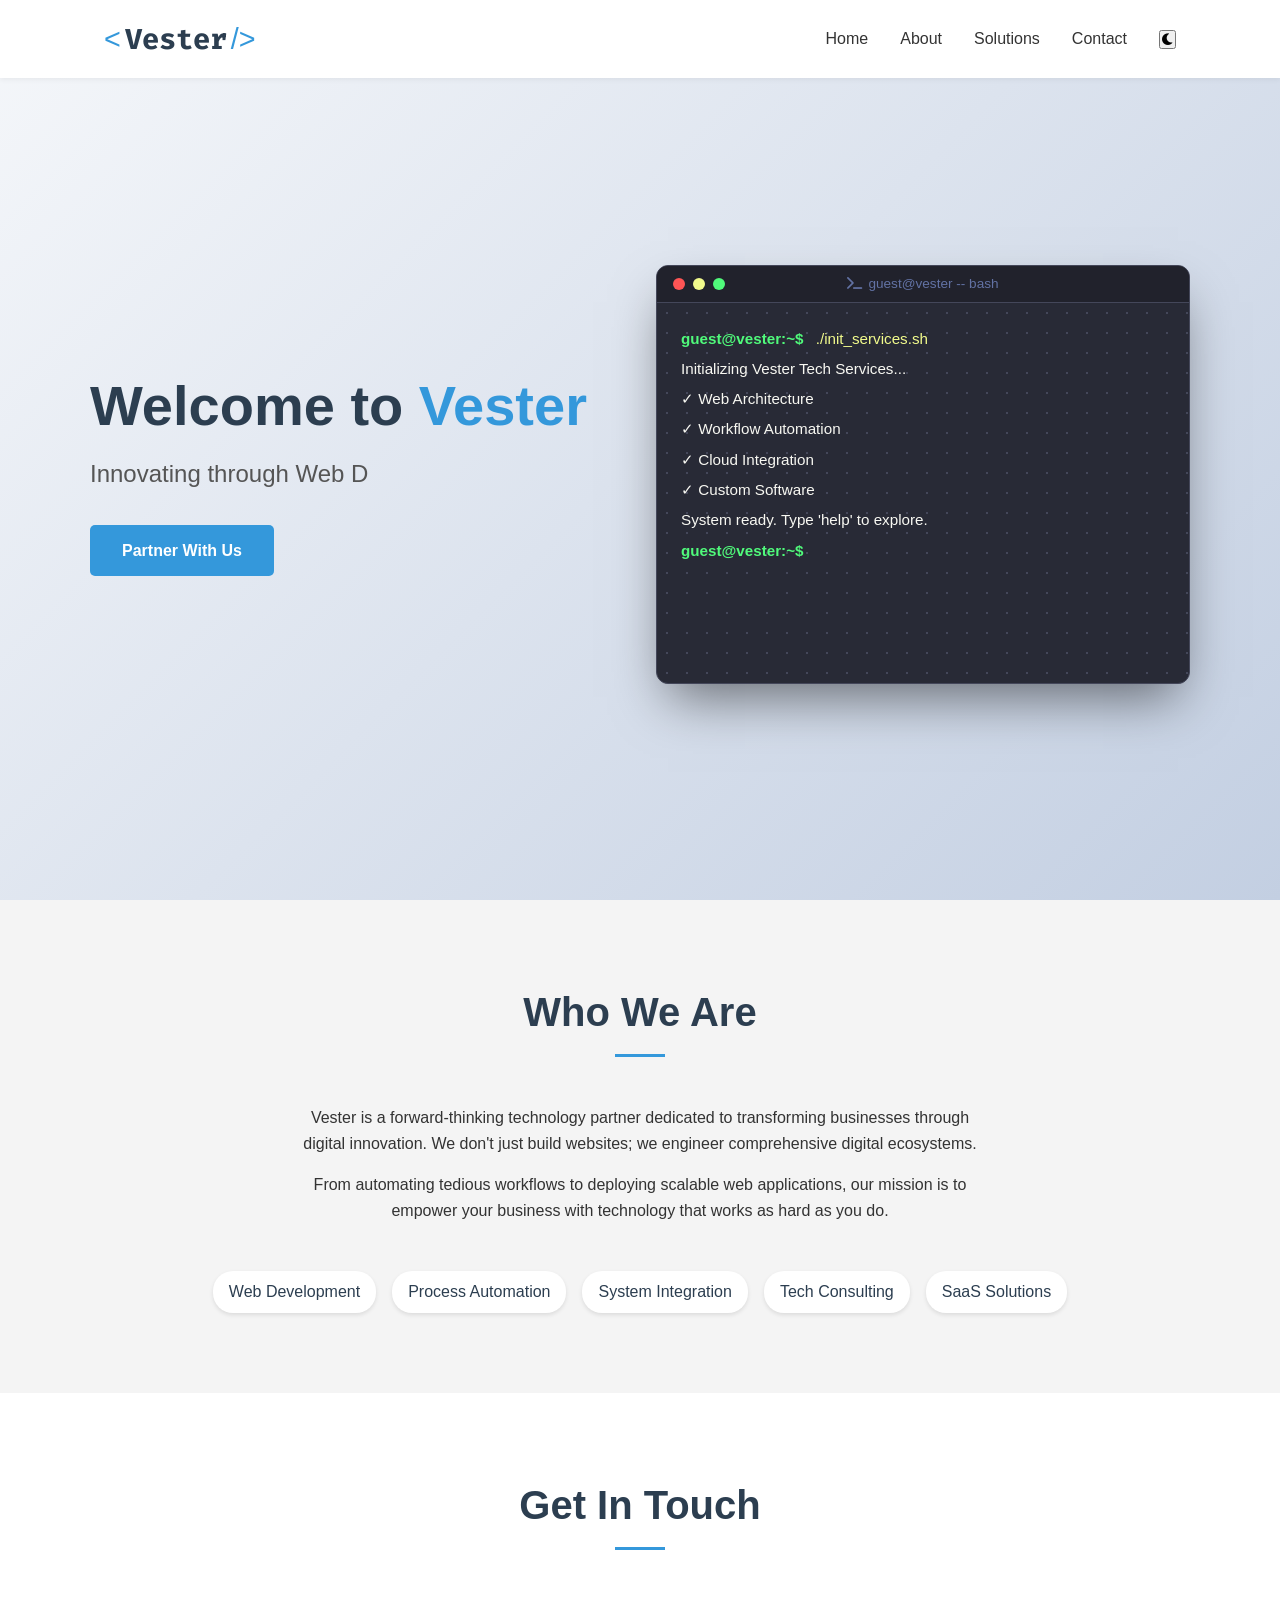
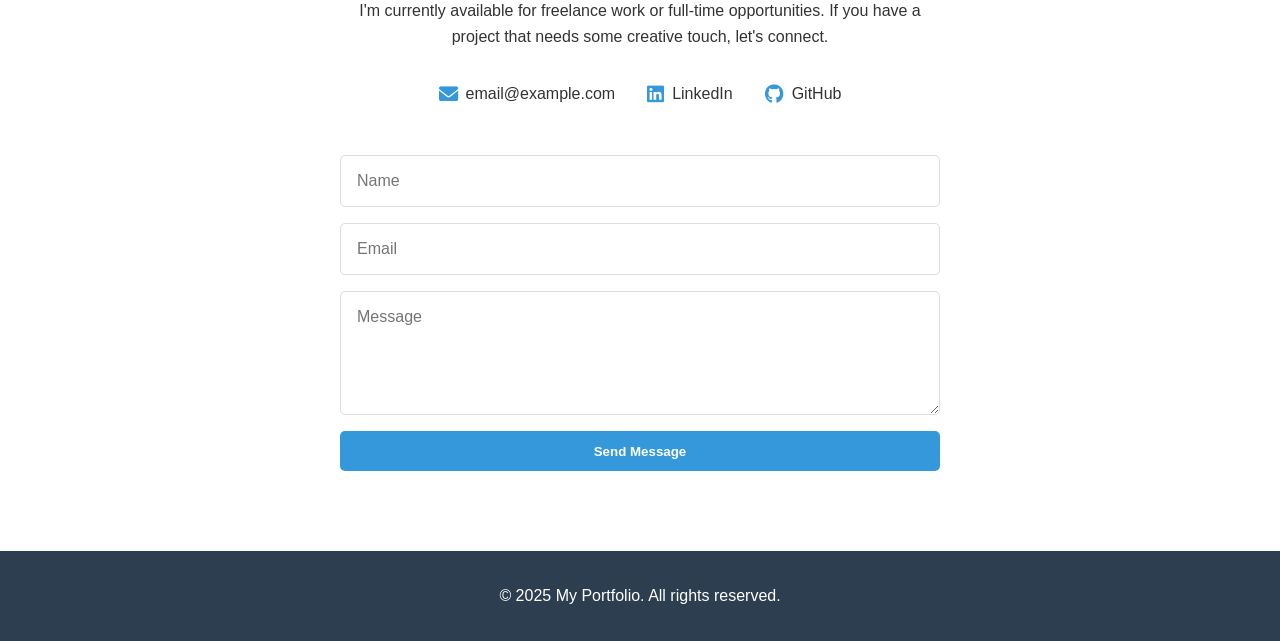
==== index.html @ ca5be586 "removed the project section" ====
<!DOCTYPE html>
<html lang="en">
<head>
    <meta charset="UTF-8">
    <meta name="viewport" content="width=device-width, initial-scale=1.0">
    <title>Vester | Tech Solutions</title>
    <link rel="stylesheet" href="style.css">
    <link rel="stylesheet" href="https://cdnjs.cloudflare.com/ajax/libs/font-awesome/6.0.0/css/all.min.css">
    <!-- Fira Code Font -->
    <link rel="preconnect" href="https://fonts.googleapis.com">
    <link rel="preconnect" href="https://fonts.gstatic.com" crossorigin>
    <link href="https://fonts.googleapis.com/css2?family=Fira+Code:wght@400;500;700&display=swap" rel="stylesheet">
</head>
<body>
    <header>
        <nav class="navbar">
            <a href="#home" class="logo">
                <span class="logo-bracket">&lt;</span>Vester<span class="logo-bracket">/&gt;</span>
            </a>
            <ul class="nav-links">
                <li><a href="#home">Home</a></li>
                <li><a href="#about">About</a></li>
                <li><a href="#projects">Solutions</a></li>
                <li><a href="#contact">Contact</a></li>
                <li><button id="theme-toggle" class="theme-btn" aria-label="Toggle Dark Mode"><i class="fas fa-moon"></i></button></li>
            </ul>
            <div class="hamburger">
                <i class="fas fa-bars"></i>
            </div>
        </nav>
    </header>

    <main>
        <section id="home" class="hero">
            <div class="hero-container container">
                <div class="hero-content">
                    <h1>Welcome to <span class="highlight">Vester</span></h1>
                    <p>Innovating through <span class="typing-text"></span></p>
                    <a href="#contact" class="btn">Partner With Us</a>
                </div>
                <div class="hero-terminal">
                    <div class="terminal-window">
                        <div class="terminal-header">
                            <div class="terminal-btn red"></div>
                            <div class="terminal-btn yellow"></div>
                            <div class="terminal-btn green"></div>
                            <div class="terminal-title">guest@vester -- bash</div>
                        </div>
                        <div class="terminal-body" id="terminal-body">
                            <div class="terminal-content" id="terminal-content">
                                <div class="terminal-line">
                                    <span class="prompt">guest@vester:~$</span> <span class="cmd">./init_services.sh</span>
                                </div>
                                <div class="terminal-line">
                                    <span class="output">Initializing Vester Tech Services...</span>
                                </div>
                                <div class="terminal-line">
                                    <span class="output">✓ Web Architecture</span>
                                </div>
                                <div class="terminal-line">
                                    <span class="output">✓ Workflow Automation</span>
                                </div>
                                <div class="terminal-line">
                                    <span class="output">✓ Cloud Integration</span>
                                </div>
                                <div class="terminal-line">
                                    <span class="output">✓ Custom Software</span>
                                </div>
                                <div class="terminal-line">
                                    <span class="output">System ready. Type 'help' to explore.</span>
                                </div>
                            </div>
                            <div class="terminal-input-line">
                                <span class="prompt">guest@vester:~$</span>
                                <input type="text" id="terminal-input" class="terminal-input" autocomplete="off" spellcheck="false">
                            </div>
                        </div>
                    </div>
                </div>
            </div>
        </section>

        <section id="about" class="about">
            <div class="container">
                <h2 class="section-title">Who We Are</h2>
                <div class="about-content">
                    <div class="about-text">
                        <p>Vester is a forward-thinking technology partner dedicated to transforming businesses through digital innovation. We don't just build websites; we engineer comprehensive digital ecosystems.</p>
                        <p>From automating tedious workflows to deploying scalable web applications, our mission is to empower your business with technology that works as hard as you do.</p>
                    </div>
                    <div class="skills">
                        <div class="skill-tag">Web Development</div>
                        <div class="skill-tag">Process Automation</div>
                        <div class="skill-tag">System Integration</div>
                        <div class="skill-tag">Tech Consulting</div>
                        <div class="skill-tag">SaaS Solutions</div>
                    </div>
                </div>
            </div>
        </section>
        <section id="contact" class="contact">
            <div class="container">
                <h2 class="section-title">Get In Touch</h2>
                <p class="contact-text">I'm currently available for freelance work or full-time opportunities. If you have a project that needs some creative touch, let's connect.</p>
                <div class="contact-links">
                    <a href="mailto:email@example.com" class="contact-item">
                        <i class="fas fa-envelope"></i> email@example.com
                    </a>
                    <a href="#" class="contact-item">
                        <i class="fab fa-linkedin"></i> LinkedIn
                    </a>
                    <a href="#" class="contact-item">
                        <i class="fab fa-github"></i> GitHub
                    </a>
                </div>
                <form class="contact-form">
                    <input type="text" placeholder="Name" required>
                    <input type="email" placeholder="Email" required>
                    <textarea placeholder="Message" rows="5" required></textarea>
                    <button type="submit" class="btn">Send Message</button>
                </form>
            </div>
        </section>
    </main>

    <footer>
        <p>&copy; 2025 My Portfolio. All rights reserved.</p>
    </footer>

    <script src="script.js"></script>
</body>
</html>
---- style.css ----
:root {
    --primary-color: #3498db;
    --secondary-color: #2c3e50;
    --text-color: #333;
    --bg-color: #f4f4f4;
    --white: #fff;
    --card-shadow: 0 4px 6px rgba(0, 0, 0, 0.1);
    --transition: all 0.3s ease;
}

[data-theme="dark"] {
    --primary-color: #5dade2;
    --secondary-color: #ecf0f1;
    --text-color: #f4f4f4;
    --bg-color: #1a1a1a;
    --white: #2c2c2c;
    --card-shadow: 0 4px 6px rgba(0, 0, 0, 0.5);
}

* {
    margin: 0;
    padding: 0;
    box-sizing: border-box;
    font-family: 'Segoe UI', Tahoma, Geneva, Verdana, sans-serif;
}

html {
    scroll-behavior: smooth;
}

body {
    background-color: var(--bg-color);
    color: var(--text-color);
    line-height: 1.6;
}

/* Header & Nav */
header {
    background-color: var(--white);
    box-shadow: 0 2px 5px rgba(0,0,0,0.05);
    position: fixed;
    width: 100%;
    top: 0;
    z-index: 1000;
}

.navbar {
    display: flex;
    justify-content: space-between;
    align-items: center;
    padding: 1rem 5%;
    max-width: 1200px;
    margin: 0 auto;
}

.logo {
    font-family: 'Fira Code', monospace;
    font-size: 1.8rem;
    font-weight: 700;
    color: var(--secondary-color);
    text-decoration: none;
    cursor: pointer;
    transition: var(--transition);
    display: flex;
    align-items: center;
    gap: 4px;
    position: relative;
    z-index: 10;
}

.logo-bracket {
    color: var(--primary-color);
    font-weight: 500;
    transition: all 0.3s ease;
}

.logo:hover {
    transform: translateY(-2px);
}

.logo:hover .logo-bracket {
    text-shadow: 0 0 12px rgba(52, 152, 219, 0.6);
    color: var(--primary-color);
    transform: scale(1.1);
}

[data-theme="dark"] .logo {
    color: var(--text-color);
}

.nav-links {
    display: flex;
    list-style: none;
}

.nav-links li {
    margin-left: 2rem;
}

.nav-links a {
    text-decoration: none;
    color: var(--text-color);
    font-weight: 500;
    transition: var(--transition);
}

.nav-links a:hover {
    color: var(--primary-color);
}

.hamburger {
    display: none;
    cursor: pointer;
    font-size: 1.5rem;
}

/* Hero Section */
.hero {
    min-height: 100vh; /* Changed from height to min-height for better mobile support */
    display: flex;
    align-items: center;
    justify-content: center;
    background: linear-gradient(135deg, #f5f7fa 0%, #c3cfe2 100%);
    padding: 80px 1rem 2rem; /* Adjusted top padding */
    margin-top: 0; /* Removed margin-top */
}

.hero-container {
    display: flex;
    align-items: center;
    justify-content: space-between;
    width: 100%;
    gap: 2rem;
}

.hero-content {
    flex: 1;
    text-align: left; /* Changed from center to left */
}

.hero h1 {
    font-size: 3.5rem; /* Increased size */
    margin-bottom: 1rem;
    color: var(--secondary-color);
    line-height: 1.2;
}

.highlight {
    color: var(--primary-color);
}

.hero p {
    font-size: 1.5rem; /* Increased size */
    margin-bottom: 2rem;
    color: #555;
}

/* Terminal Component */
.hero-terminal {
    flex: 1;
    display: flex;
    justify-content: center;
    perspective: 1000px;
}

.terminal-window {
    width: 100%;
    max-width: 600px;
    background-color: #282a36; /* Dracula Background */
    border-radius: 12px;
    box-shadow: 0 25px 50px -12px rgba(0, 0, 0, 0.5);
    overflow: hidden;
    font-family: 'Fira Code', 'Courier New', monospace;
    animation: float 6s ease-in-out infinite;
    border: 1px solid #44475a;
}

@keyframes float {
    0% { transform: translateY(0px); }
    50% { transform: translateY(-15px); }
    100% { transform: translateY(0px); }
}

.terminal-header {
    background-color: #21222c; /* Darker header */
    padding: 12px 16px;
    display: flex;
    align-items: center;
    position: relative;
    border-bottom: 1px solid #44475a;
}

.terminal-btn {
    width: 12px;
    height: 12px;
    border-radius: 50%;
    margin-right: 8px;
    transition: opacity 0.2s;
}

.terminal-btn:hover {
    opacity: 0.8;
}

.terminal-btn.red { background-color: #ff5555; }
.terminal-btn.yellow { background-color: #f1fa8c; }
.terminal-btn.green { background-color: #50fa7b; }

.terminal-title {
    color: #6272a4;
    font-size: 0.85rem;
    position: absolute;
    left: 50%;
    transform: translateX(-50%);
    font-weight: 500;
    display: flex;
    align-items: center;
    gap: 6px;
}

.terminal-title::before {
    content: '\f120'; /* FontAwesome terminal icon */
    font-family: 'Font Awesome 6 Free';
    font-weight: 900;
}

.terminal-body {
    padding: 24px;
    color: #f8f8f2; /* Dracula Foreground */
    font-size: 0.95rem;
    line-height: 1.6;
    height: 380px;
    overflow-y: auto;
    cursor: text;
    background-image: radial-gradient(#44475a 1px, transparent 1px);
    background-size: 20px 20px; /* Subtle grid pattern */
}

.terminal-body::-webkit-scrollbar {
    width: 10px;
}

.terminal-body::-webkit-scrollbar-track {
    background: #282a36;
}

.terminal-body::-webkit-scrollbar-thumb {
    background: #44475a;
    border-radius: 5px;
    border: 2px solid #282a36;
}

.terminal-body::-webkit-scrollbar-thumb:hover {
    background: #6272a4;
}

.terminal-line {
    margin-bottom: 6px;
    word-break: break-all;
}

.prompt {
    color: #50fa7b; /* Dracula Green */
    font-weight: 600;
    margin-right: 8px;
}

.cmd {
    color: #f1fa8c; /* Dracula Yellow */
}

.output {
    color: #f8f8f2;
}

.terminal-input-line {
    display: flex;
    align-items: center;
}

.terminal-input {
    background: transparent;
    border: none;
    color: #f1fa8c; /* Dracula Yellow */
    font-family: 'Fira Code', 'Courier New', monospace;
    font-size: 0.95rem;
    width: 100%;
    outline: none;
    margin-left: 0;
    caret-color: #bd93f9; /* Dracula Purple */
}

[data-theme="dark"] .hero {
    background: linear-gradient(135deg, #1a1a1a 0%, #2c3e50 100%);
}

[data-theme="dark"] .hero p {
    color: #ccc;
}


.btn {
    display: inline-block;
    background-color: var(--primary-color);
    color: var(--white);
    padding: 0.8rem 2rem;
    border-radius: 5px;
    text-decoration: none;
    font-weight: 600;
    transition: var(--transition);
    border: none;
    cursor: pointer;
}

.btn:hover {
    background-color: #2980b9;
    transform: translateY(-2px);
}

/* Sections Common */
section {
    padding: 5rem 1rem;
}

.container {
    max-width: 1100px;
    margin: 0 auto;
}

.section-title {
    text-align: center;
    font-size: 2.5rem;
    margin-bottom: 3rem;
    color: var(--secondary-color);
    position: relative;
}

.section-title::after {
    content: '';
    display: block;
    width: 50px;
    height: 3px;
    background-color: var(--primary-color);
    margin: 10px auto 0;
}

/* About Section */
.about-content {
    display: flex;
    flex-direction: column;
    align-items: center;
    text-align: center;
}

.about-text {
    max-width: 700px;
    margin-bottom: 2rem;
}

.about-text p {
    margin-bottom: 1rem;
}

.skills {
    display: flex;
    flex-wrap: wrap;
    justify-content: center;
    gap: 1rem;
}

.skill-tag {
    background-color: var(--white);
    padding: 0.5rem 1rem;
    border-radius: 20px;
    box-shadow: 0 2px 4px rgba(0,0,0,0.1);
    font-weight: 500;
    color: var(--secondary-color);
}

/* Projects Section */
.project-grid {
    display: grid;
    grid-template-columns: repeat(auto-fit, minmax(300px, 1fr));
    gap: 2rem;
}

.project-card {
    background-color: var(--white);
    border-radius: 10px;
    overflow: hidden;
    box-shadow: var(--card-shadow);
    transition: var(--transition);
}

.project-card:hover {
    transform: translateY(-5px);
    box-shadow: 0 10px 20px rgba(0,0,0,0.15);
}

.project-image {
    height: 200px;
    background-color: #ddd;
    display: flex;
    align-items: center;
    justify-content: center;
}

.placeholder-img {
    color: #888;
    font-weight: 600;
}

.project-info {
    padding: 1.5rem;
}

.project-info h3 {
    margin-bottom: 0.5rem;
    color: var(--secondary-color);
}

.project-info p {
    color: #666;
    font-size: 0.9rem;
    margin-bottom: 1.5rem;
}

.project-links {
    display: flex;
    gap: 1rem;
}

.btn-small {
    text-decoration: none;
    color: var(--primary-color);
    font-weight: 600;
    font-size: 0.9rem;
}

.btn-small:hover {
    text-decoration: underline;
}

/* Contact Section */
.contact {
    background-color: var(--white);
}

.contact-text {
    text-align: center;
    margin-bottom: 2rem;
    max-width: 600px;
    margin-left: auto;
    margin-right: auto;
}

.contact-links {
    display: flex;
    justify-content: center;
    gap: 2rem;
    margin-bottom: 3rem;
    flex-wrap: wrap;
}

.contact-item {
    text-decoration: none;
    color: var(--text-color);
    display: flex;
    align-items: center;
    gap: 0.5rem;
    font-weight: 500;
}

.contact-item i {
    color: var(--primary-color);
    font-size: 1.2rem;
}

.contact-form {
    max-width: 600px;
    margin: 0 auto;
    display: flex;
    flex-direction: column;
    gap: 1rem;
}

.contact-form input,
.contact-form textarea {
    padding: 1rem;
    border: 1px solid #ddd;
    border-radius: 5px;
    font-size: 1rem;
}

.contact-form input:focus,
.contact-form textarea:focus {
    outline: none;
    border-color: var(--primary-color);
}

/* Footer */
footer {
    background-color: var(--secondary-color);
    color: var(--white);
    text-align: center;
    padding: 2rem;
}

/* Responsive */
@media (max-width: 768px) {
    .navbar {
        padding: 1rem;
    }

    .hamburger {
        display: block;
    }

    .nav-links {
        display: none;
        position: absolute;
        top: 100%;
        left: 0;
        width: 100%;
        background-color: var(--white);
        flex-direction: column;
        text-align: center;
        box-shadow: 0 5px 10px rgba(0,0,0,0.1);
    }

    .nav-links.active {
        display: flex;
    }

    .nav-links li {
        margin: 1.5rem 0;
    }

    .hero-container {
        flex-direction: column-reverse;
        text-align: center;
    }

    .hero-content {
        text-align: center;
    }

    .hero h1 {
        font-size: 2.5rem;
    }
}
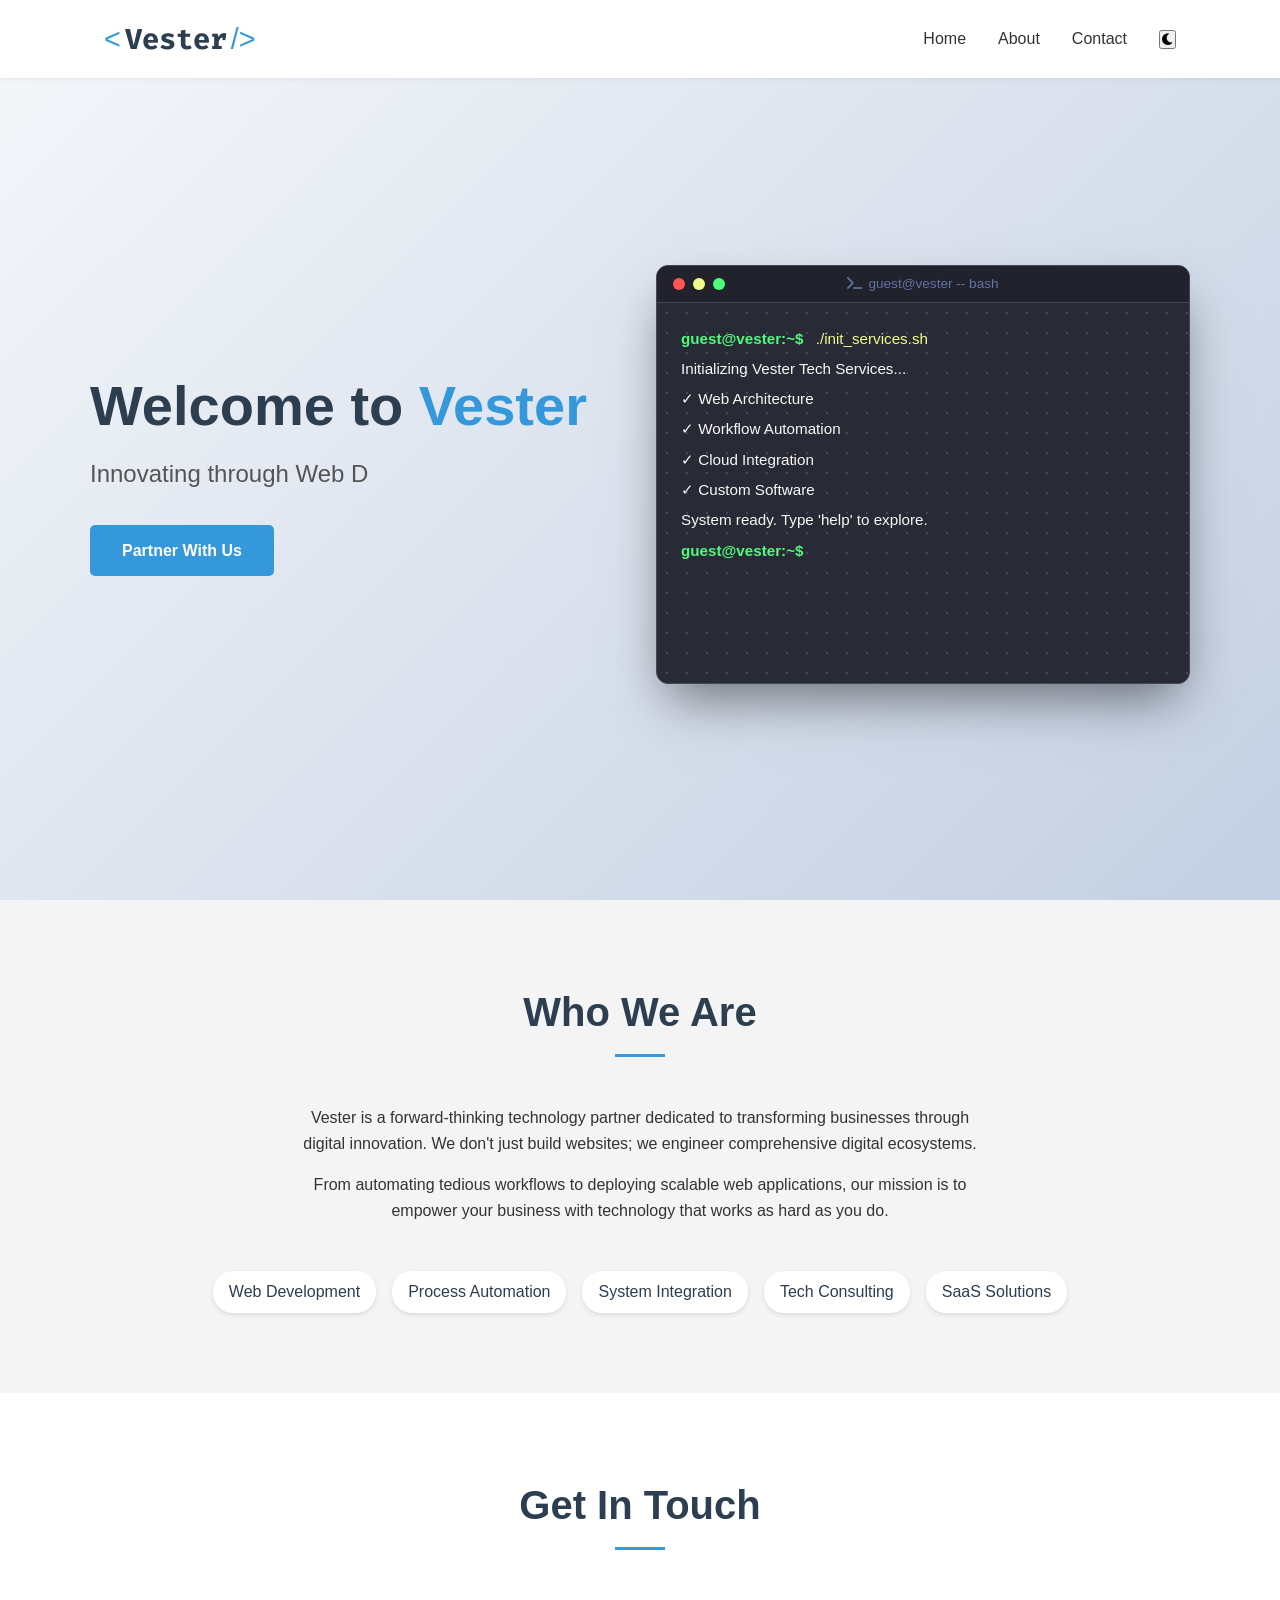
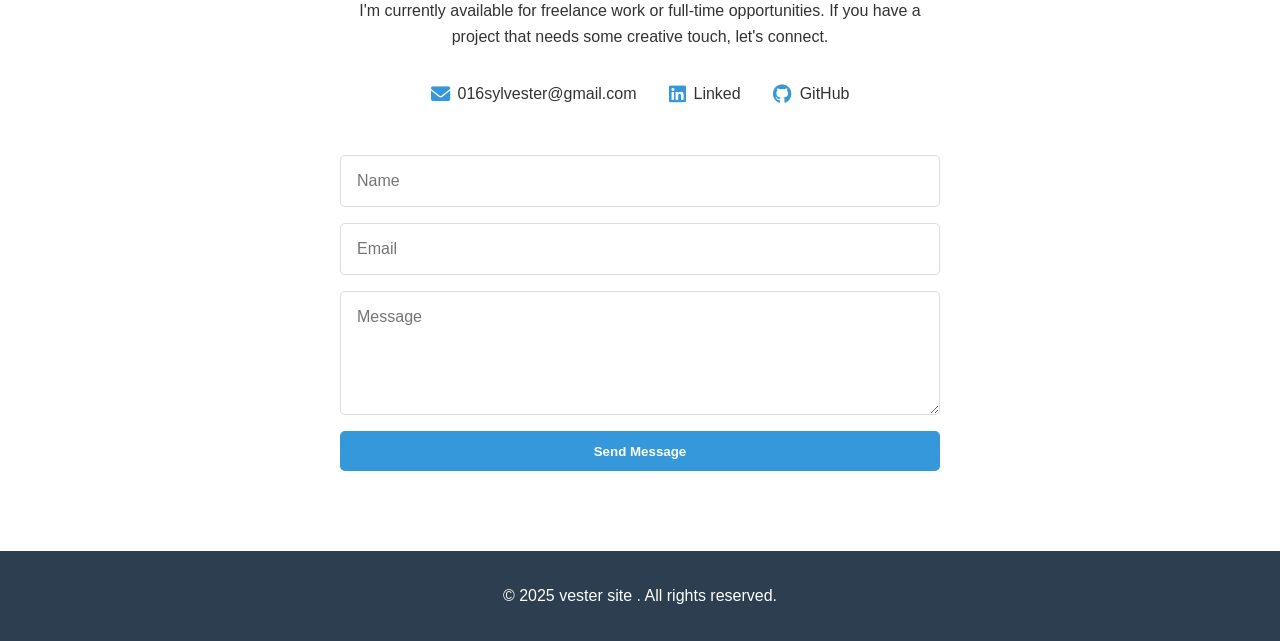
==== commit 184643bf: "updating links to socalmidas" ====
--- a/index.html
+++ b/index.html
@@ -20,7 +20,6 @@
             <ul class="nav-links">
                 <li><a href="#home">Home</a></li>
                 <li><a href="#about">About</a></li>
-                <li><a href="#projects">Solutions</a></li>
                 <li><a href="#contact">Contact</a></li>
                 <li><button id="theme-toggle" class="theme-btn" aria-label="Toggle Dark Mode"><i class="fas fa-moon"></i></button></li>
             </ul>
@@ -103,13 +102,13 @@
                 <h2 class="section-title">Get In Touch</h2>
                 <p class="contact-text">I'm currently available for freelance work or full-time opportunities. If you have a project that needs some creative touch, let's connect.</p>
                 <div class="contact-links">
-                    <a href="mailto:email@example.com" class="contact-item">
-                        <i class="fas fa-envelope"></i> email@example.com
+                    <a href="016sylvester@gmail.com" class="contact-item">
+                        <i class="fas fa-envelope"></i> 016sylvester@gmail.com
                     </a>
-                    <a href="#" class="contact-item">
-                        <i class="fab fa-linkedin"></i> LinkedIn
+                    <a href="https://www.linkedin.com/in/masala-netshivhodza-31b4772a2?utm_source=share&utm_campaign=share_via&utm_content=profile&utm_medium=android_app" class="contact-item">
+                        <i class="fab fa-linkedin"></i> Linked
                     </a>
-                    <a href="#" class="contact-item">
+                    <a href="https://github.com/Sylvester016/" class="contact-item">
                         <i class="fab fa-github"></i> GitHub
                     </a>
                 </div>
@@ -124,7 +123,7 @@
     </main>
 
     <footer>
-        <p>&copy; 2025 My Portfolio. All rights reserved.</p>
+        <p>&copy; 2025 vester site . All rights reserved.</p>
     </footer>
 
     <script src="script.js"></script>
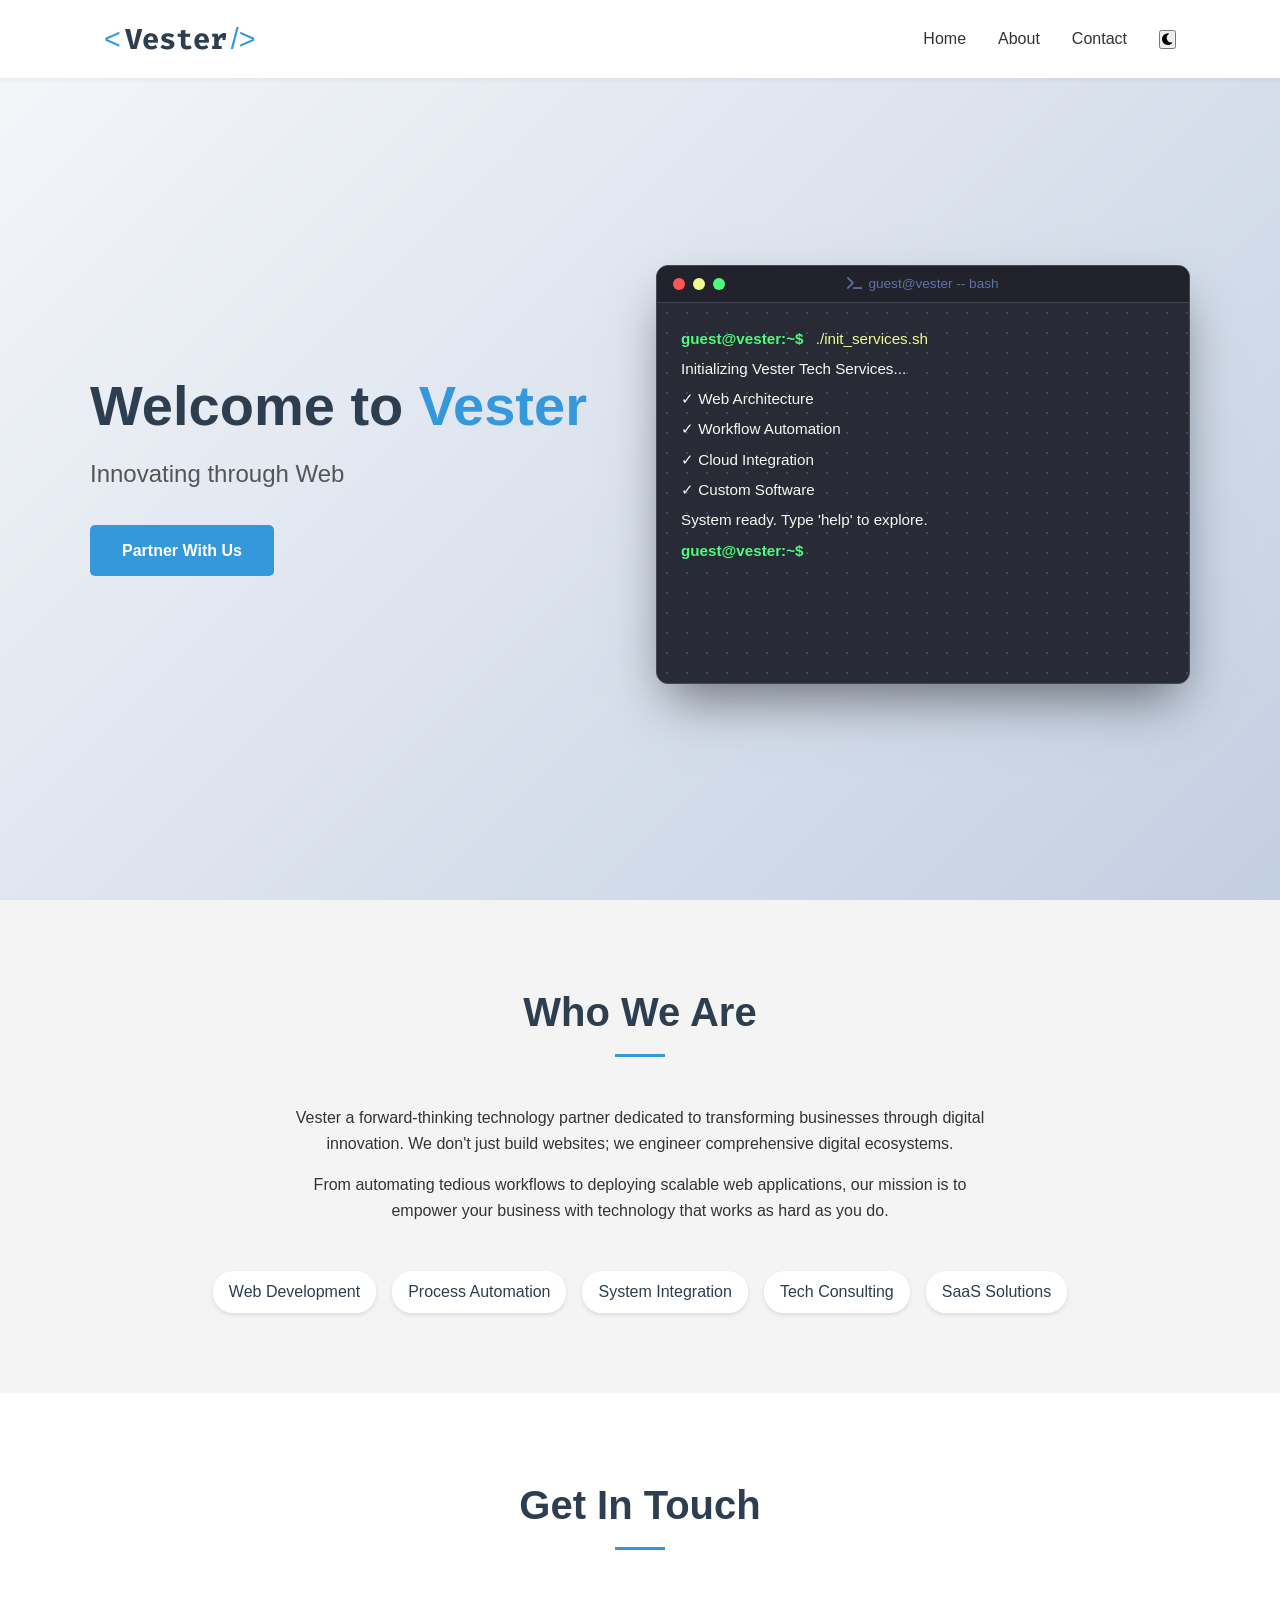
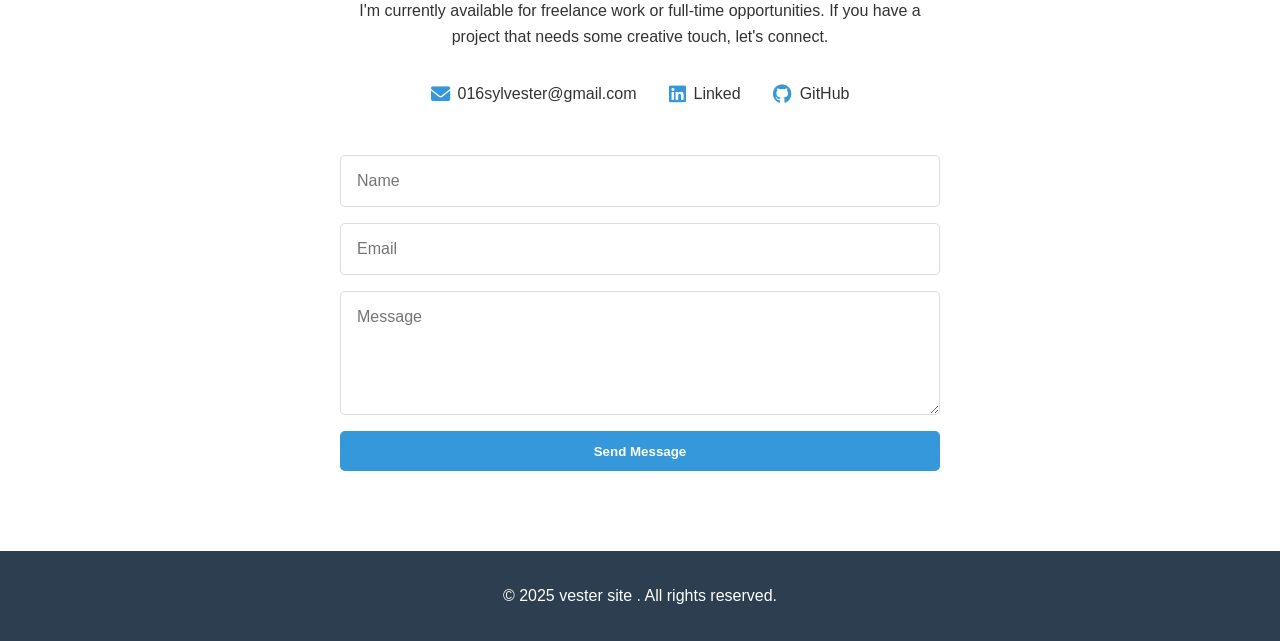
==== commit 5796325d: "Update index.html" ====
--- a/index.html
+++ b/index.html
@@ -84,7 +84,7 @@
                 <h2 class="section-title">Who We Are</h2>
                 <div class="about-content">
                     <div class="about-text">
-                        <p>Vester is a forward-thinking technology partner dedicated to transforming businesses through digital innovation. We don't just build websites; we engineer comprehensive digital ecosystems.</p>
+                        <p>Vester  a forward-thinking technology partner dedicated to transforming businesses through digital innovation. We don't just build websites; we engineer comprehensive digital ecosystems.</p>
                         <p>From automating tedious workflows to deploying scalable web applications, our mission is to empower your business with technology that works as hard as you do.</p>
                     </div>
                     <div class="skills">
@@ -102,7 +102,7 @@
                 <h2 class="section-title">Get In Touch</h2>
                 <p class="contact-text">I'm currently available for freelance work or full-time opportunities. If you have a project that needs some creative touch, let's connect.</p>
                 <div class="contact-links">
-                    <a href="016sylvester@gmail.com" class="contact-item">
+                    <a href="meilto:016sylvester@gmail.com" class="contact-item">
                         <i class="fas fa-envelope"></i> 016sylvester@gmail.com
                     </a>
                     <a href="https://www.linkedin.com/in/masala-netshivhodza-31b4772a2?utm_source=share&utm_campaign=share_via&utm_content=profile&utm_medium=android_app" class="contact-item">
@@ -112,12 +112,12 @@
                         <i class="fab fa-github"></i> GitHub
                     </a>
                 </div>
-                <form class="contact-form">
-                    <input type="text" placeholder="Name" required>
-                    <input type="email" placeholder="Email" required>
-                    <textarea placeholder="Message" rows="5" required></textarea>
-                    <button type="submit" class="btn">Send Message</button>
-                </form>
+                    <form class="contact-form" id="contact-form">
+                        <input type="text" name="name" placeholder="Name" required>
+                        <input type="email" name="email" placeholder="Email" required>
+                        <textarea name="message" placeholder="Message" rows="5" required></textarea>
+                        <button type="submit" class="btn">Send Message</button>
+                    </form>
             </div>
         </section>
     </main>
@@ -129,3 +129,5 @@
     <script src="script.js"></script>
 </body>
 </html>
+
+
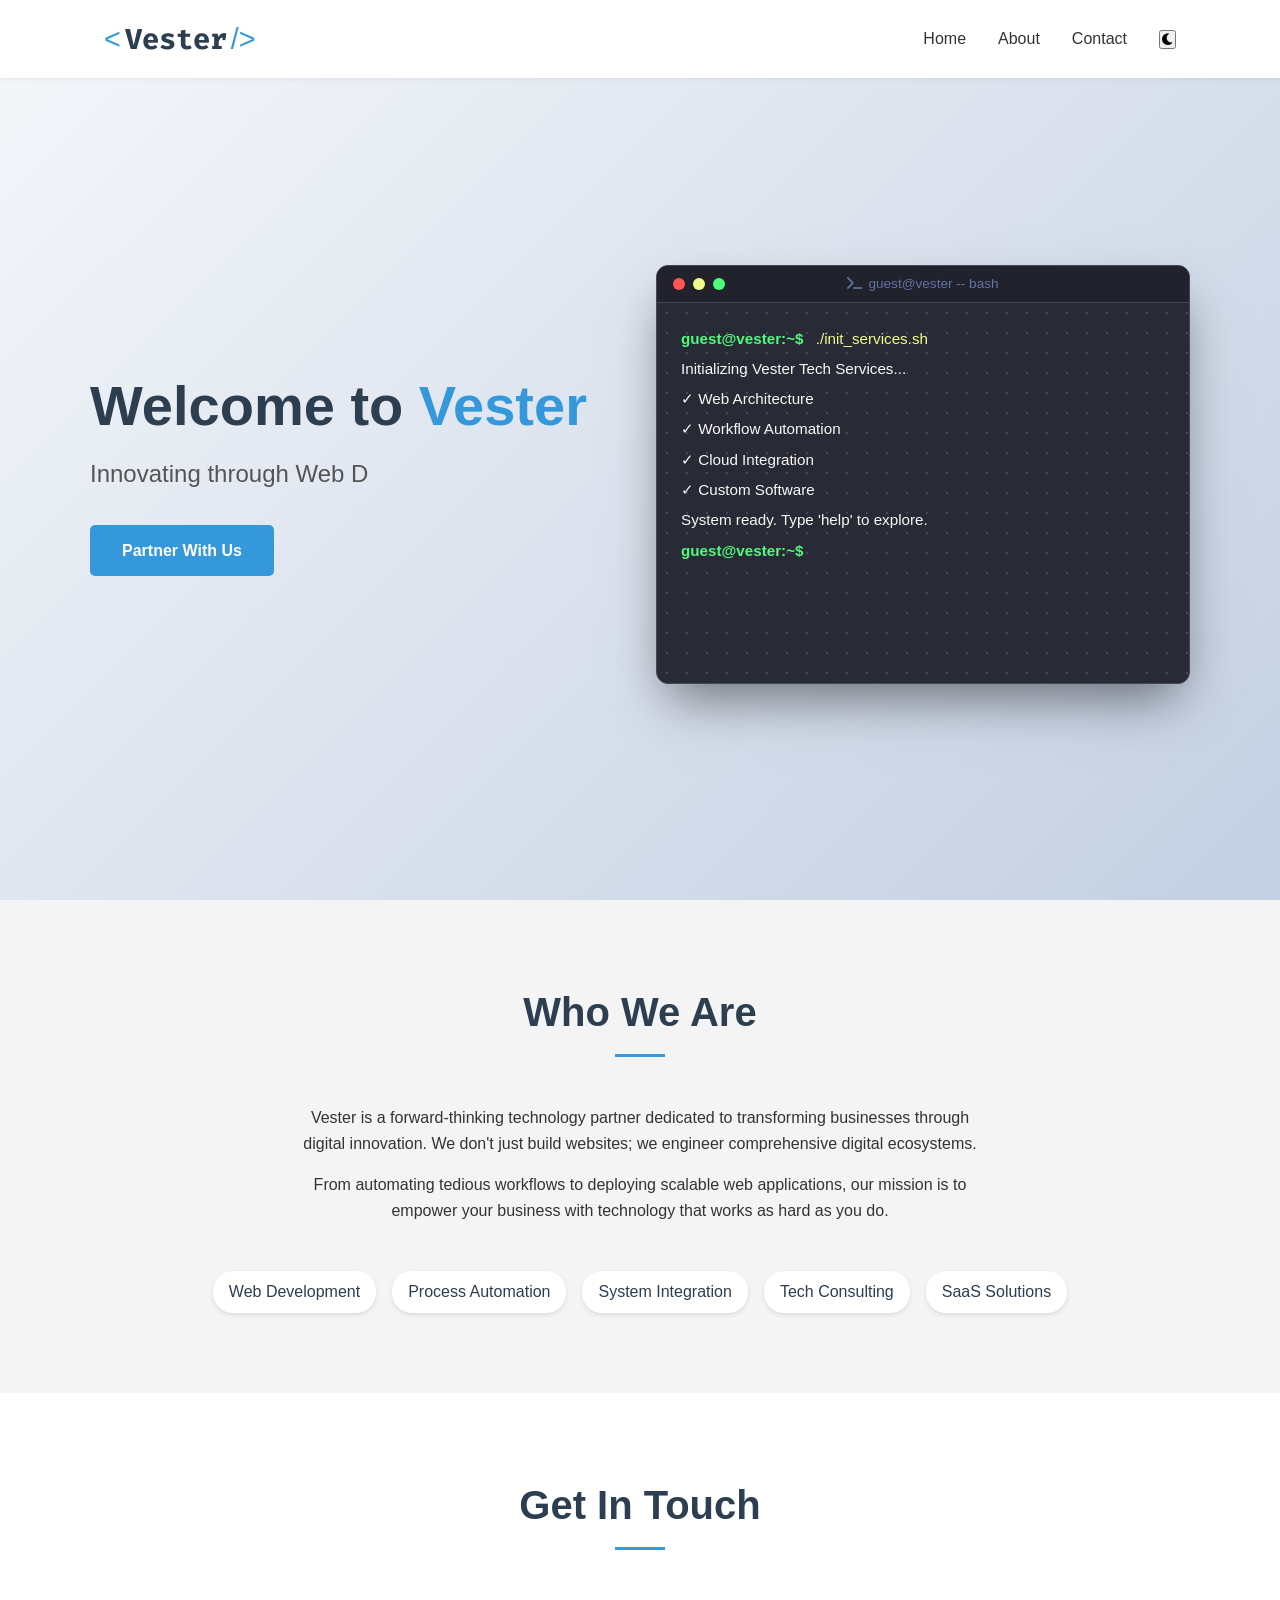
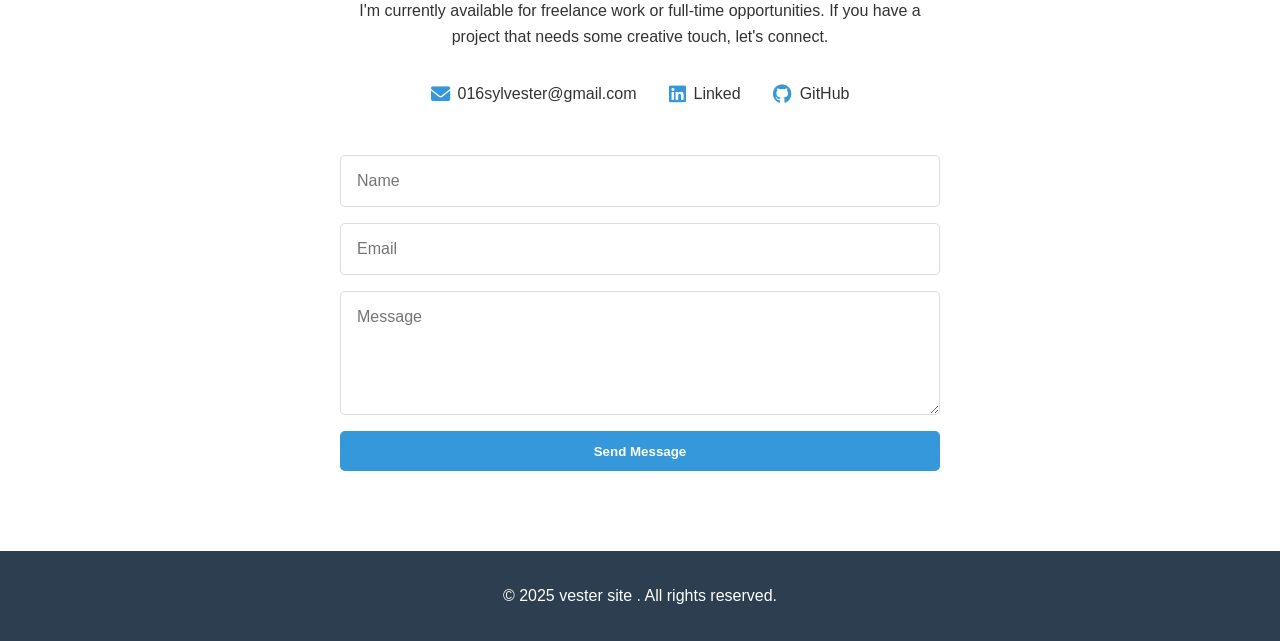
==== commit f6796fdd: "Update index.html" ====
--- a/index.html
+++ b/index.html
@@ -84,7 +84,7 @@
                 <h2 class="section-title">Who We Are</h2>
                 <div class="about-content">
                     <div class="about-text">
-                        <p>Vester  a forward-thinking technology partner dedicated to transforming businesses through digital innovation. We don't just build websites; we engineer comprehensive digital ecosystems.</p>
+                        <p>Vester is a forward-thinking technology partner dedicated to transforming businesses through digital innovation. We don't just build websites; we engineer comprehensive digital ecosystems.</p>
                         <p>From automating tedious workflows to deploying scalable web applications, our mission is to empower your business with technology that works as hard as you do.</p>
                     </div>
                     <div class="skills">
@@ -131,3 +131,4 @@
 </html>
 
 
+
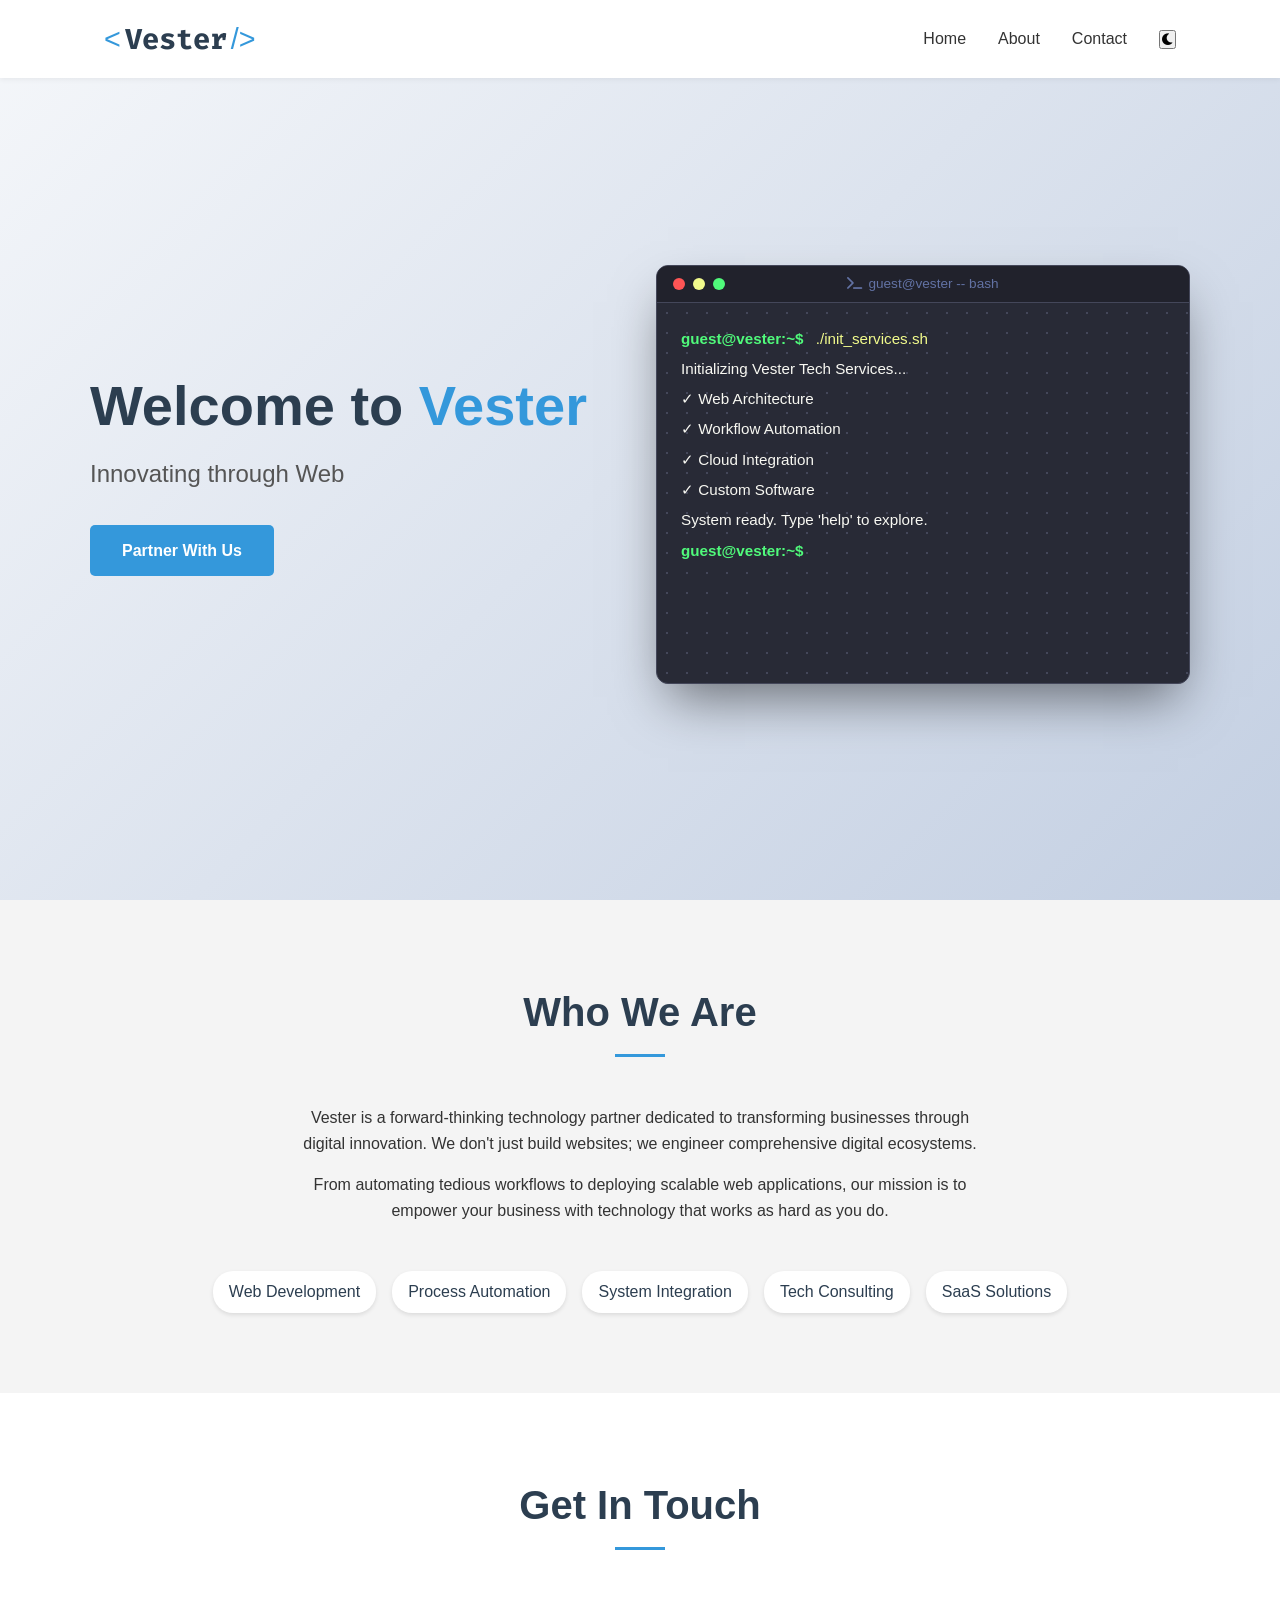
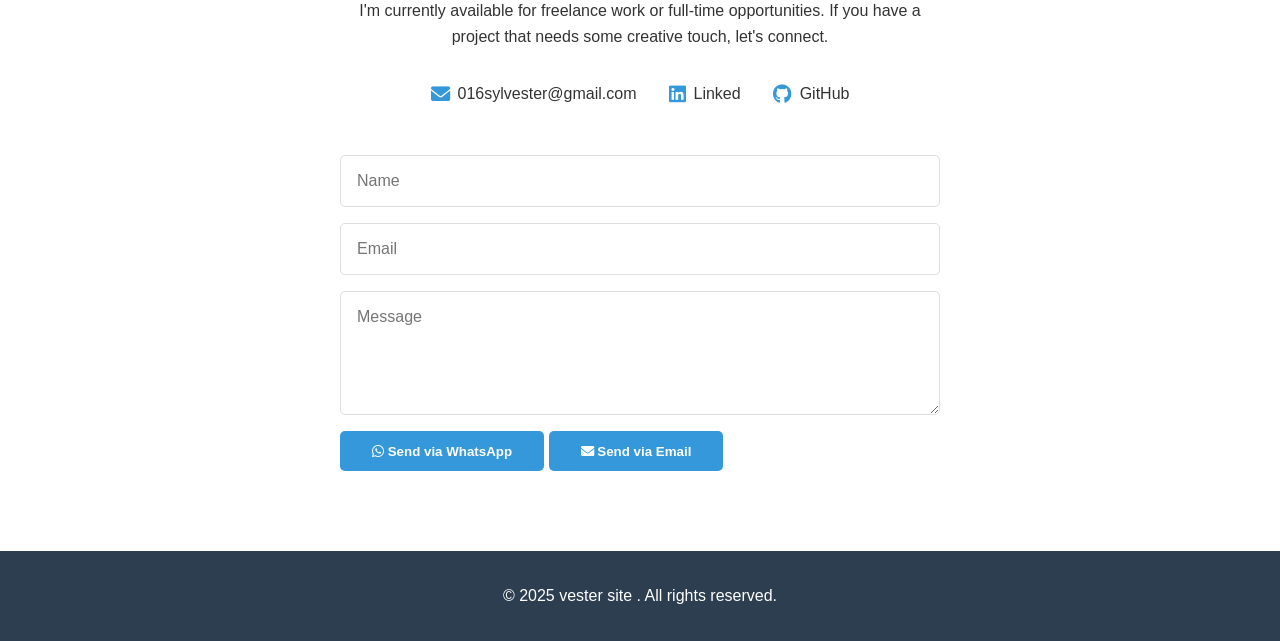
==== commit 30479c92: "Update index.html" ====
--- a/index.html
+++ b/index.html
@@ -112,12 +112,15 @@
                         <i class="fab fa-github"></i> GitHub
                     </a>
                 </div>
-                    <form class="contact-form" id="contact-form">
-                        <input type="text" name="name" placeholder="Name" required>
-                        <input type="email" name="email" placeholder="Email" required>
-                        <textarea name="message" placeholder="Message" rows="5" required></textarea>
-                        <button type="submit" class="btn">Send Message</button>
-                    </form>
+                <form class="contact-form" id="contact-form">
+                    <input type="text" id="name" placeholder="Name" required>
+                    <input type="email" id="email" placeholder="Email" required>
+                    <textarea id="message" placeholder="Message" rows="5" required></textarea>
+                    <div class="form-buttons">
+                        <button type="submit" class="btn" name="action" value="whatsapp"><i class="fab fa-whatsapp"></i> Send via WhatsApp</button>
+                        <button type="submit" class="btn btn-outline" name="action" value="email"><i class="fas fa-envelope"></i> Send via Email</button>
+                    </div>
+                </form>
             </div>
         </section>
     </main>
@@ -132,3 +135,4 @@
 
 
 
+
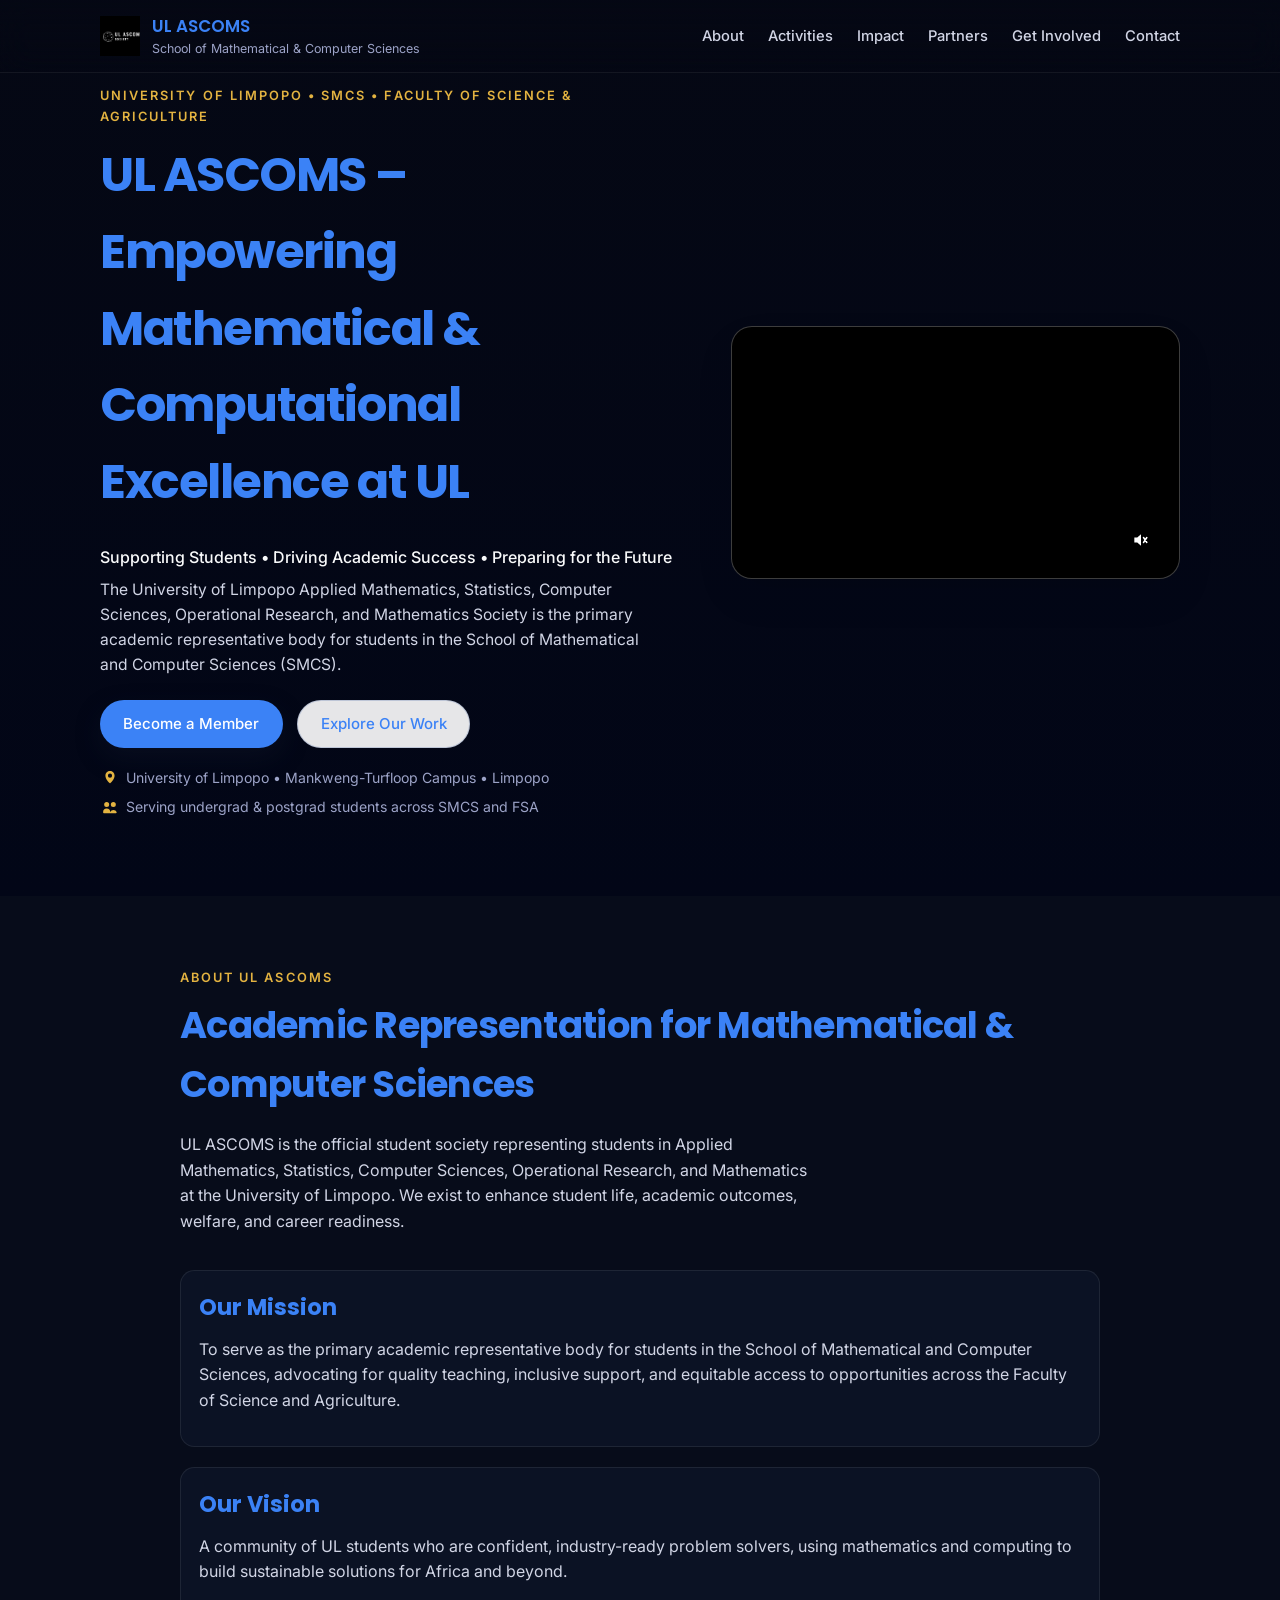
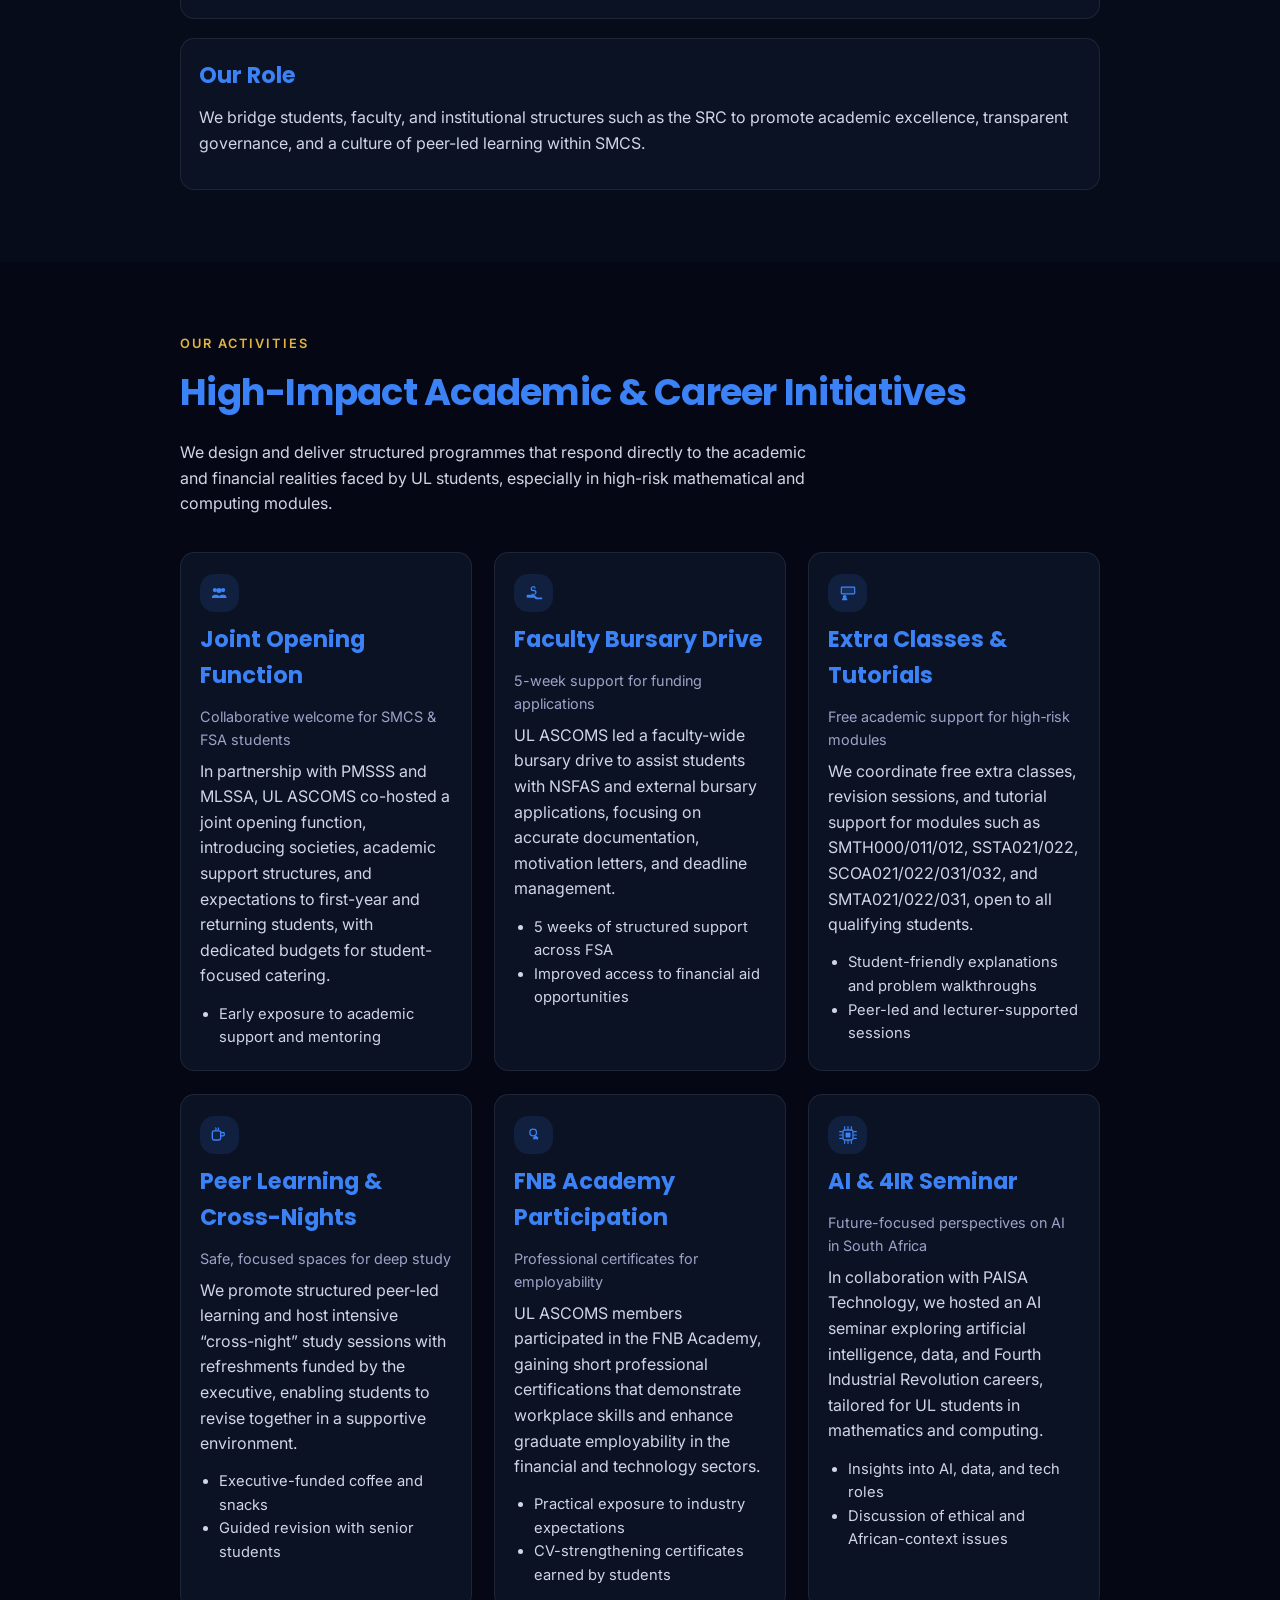
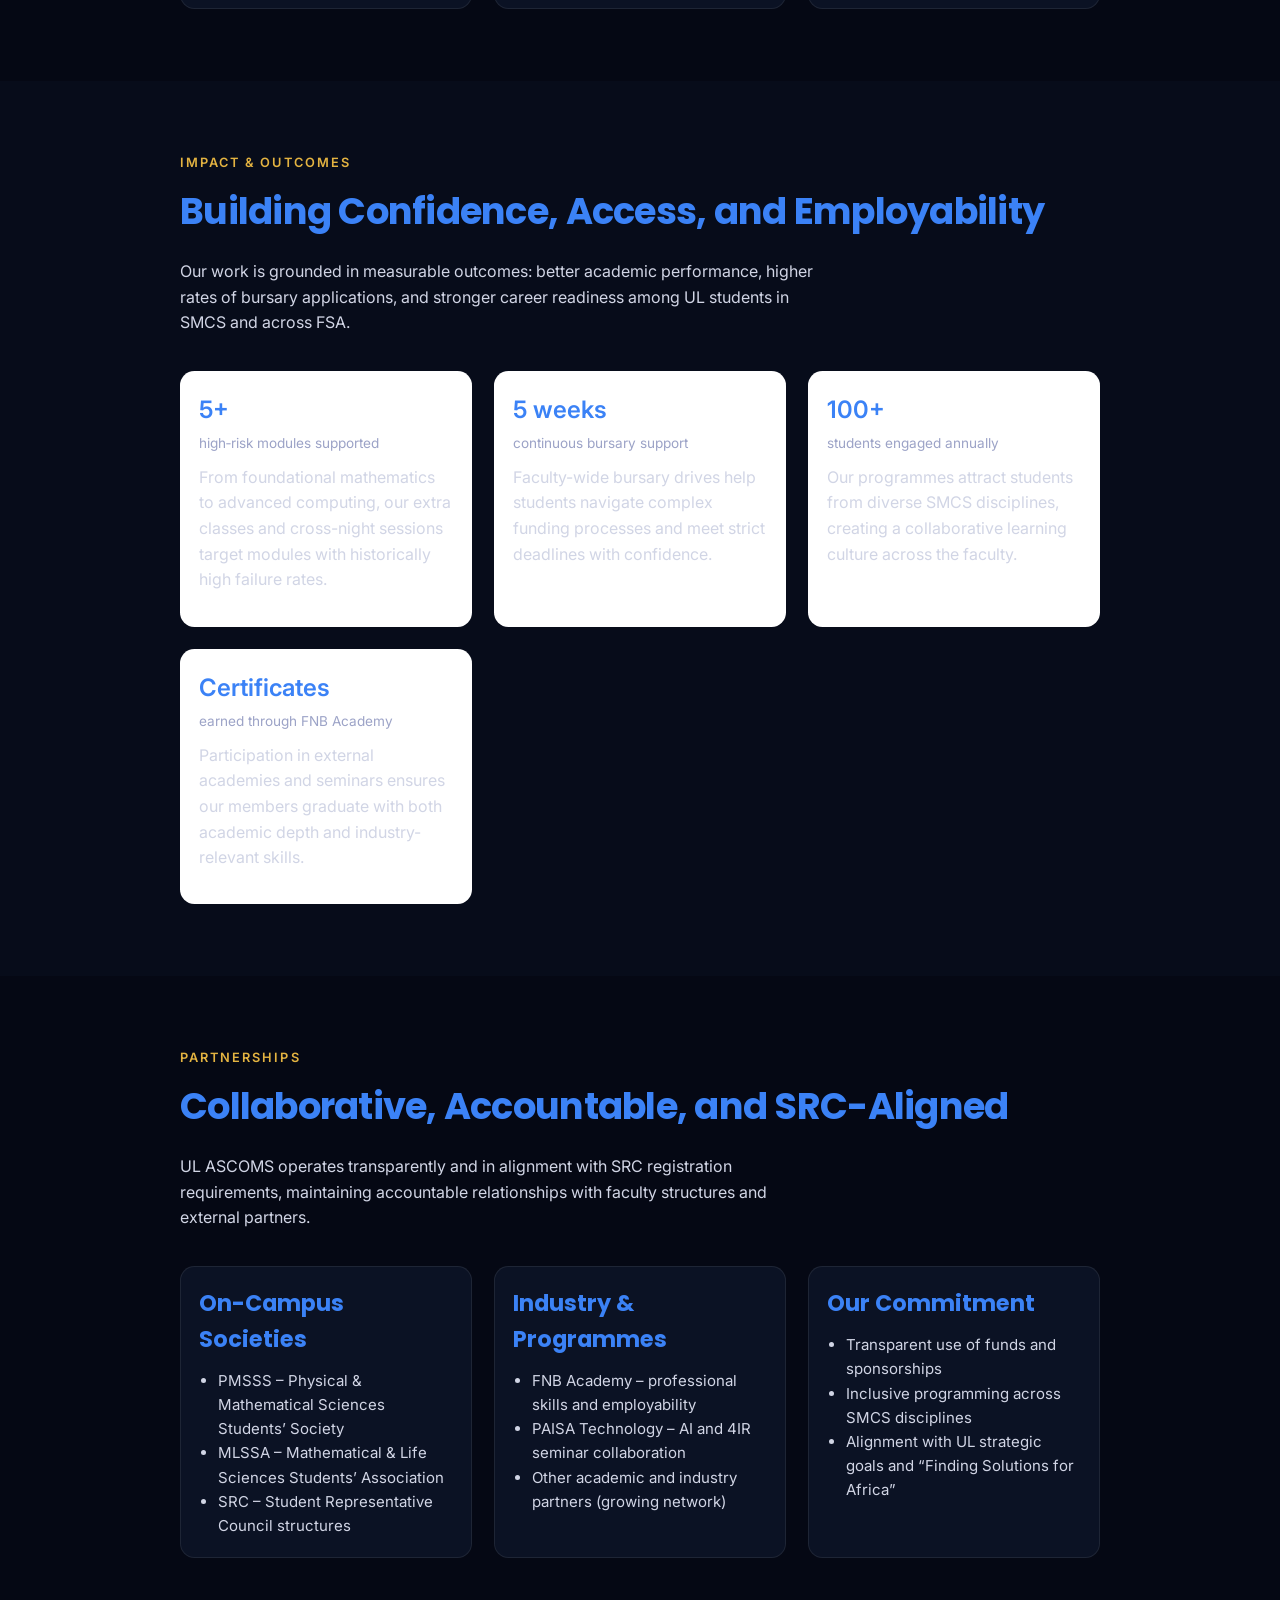
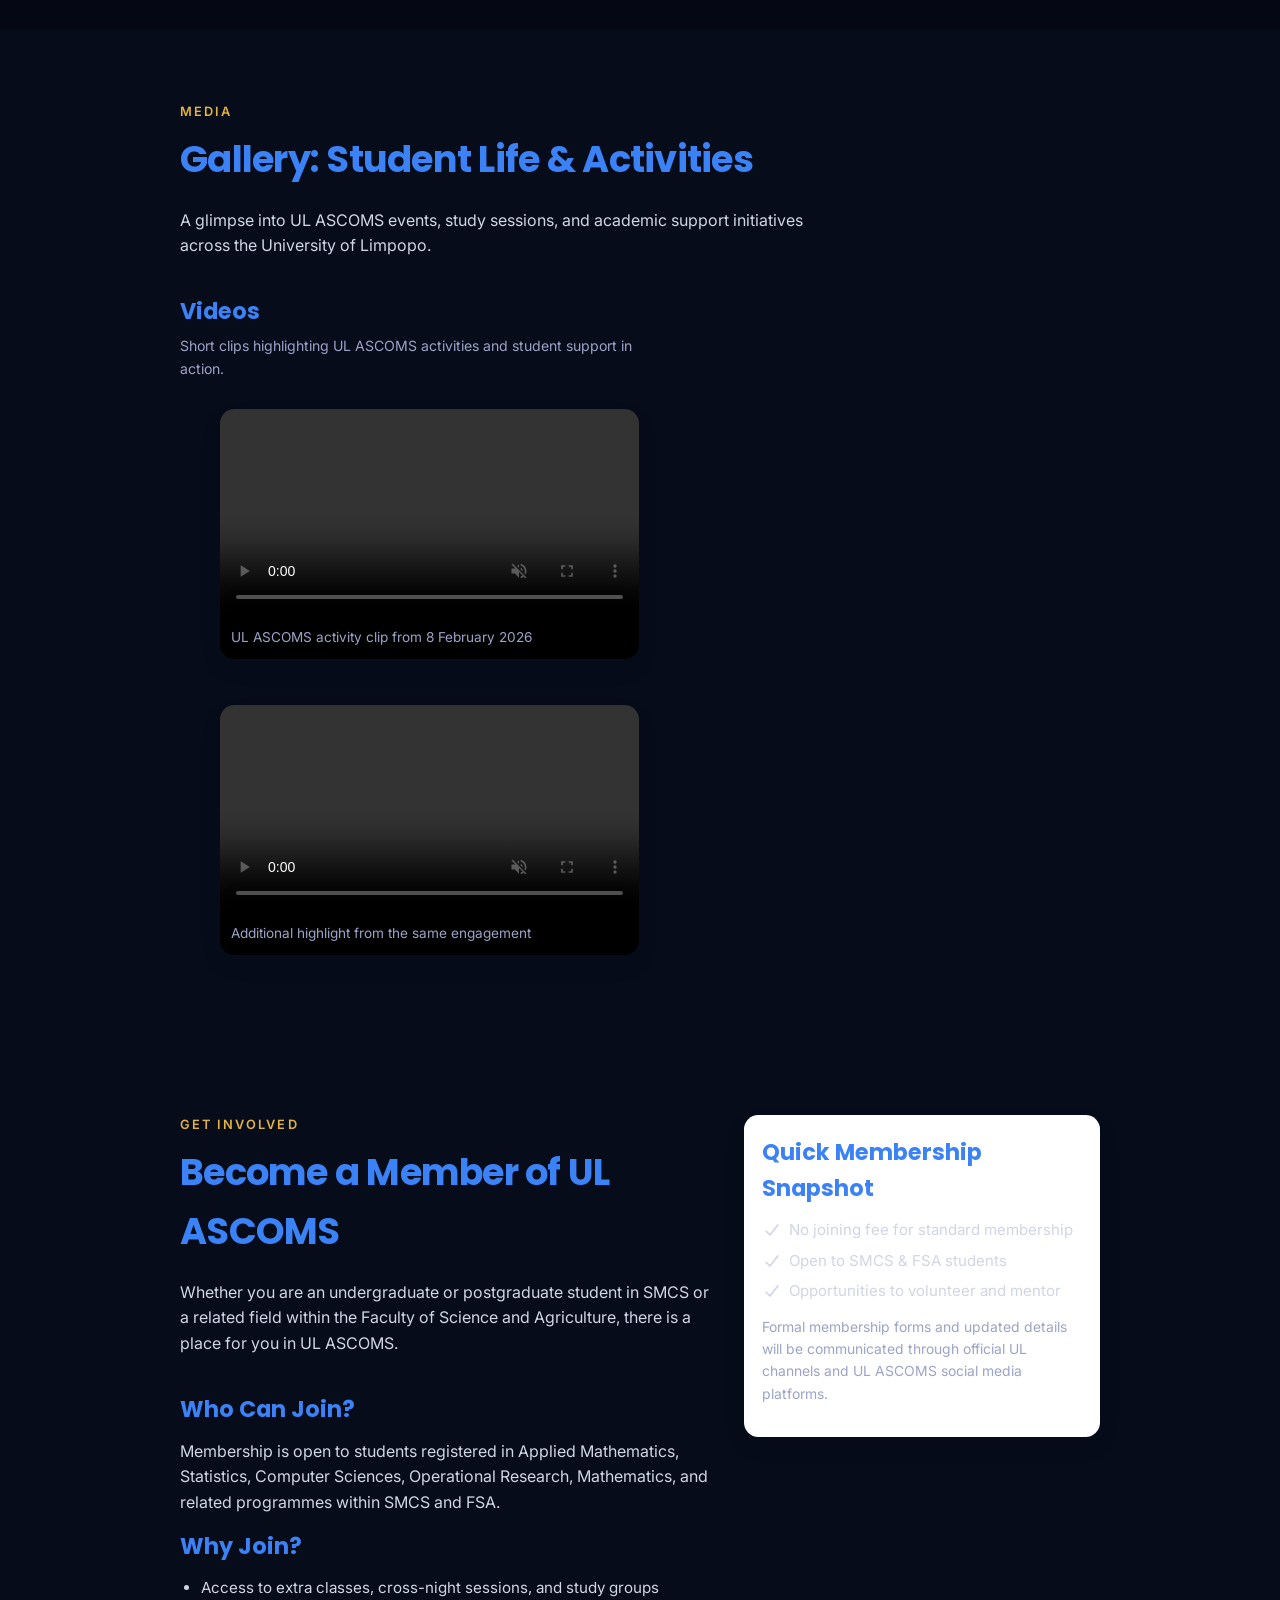
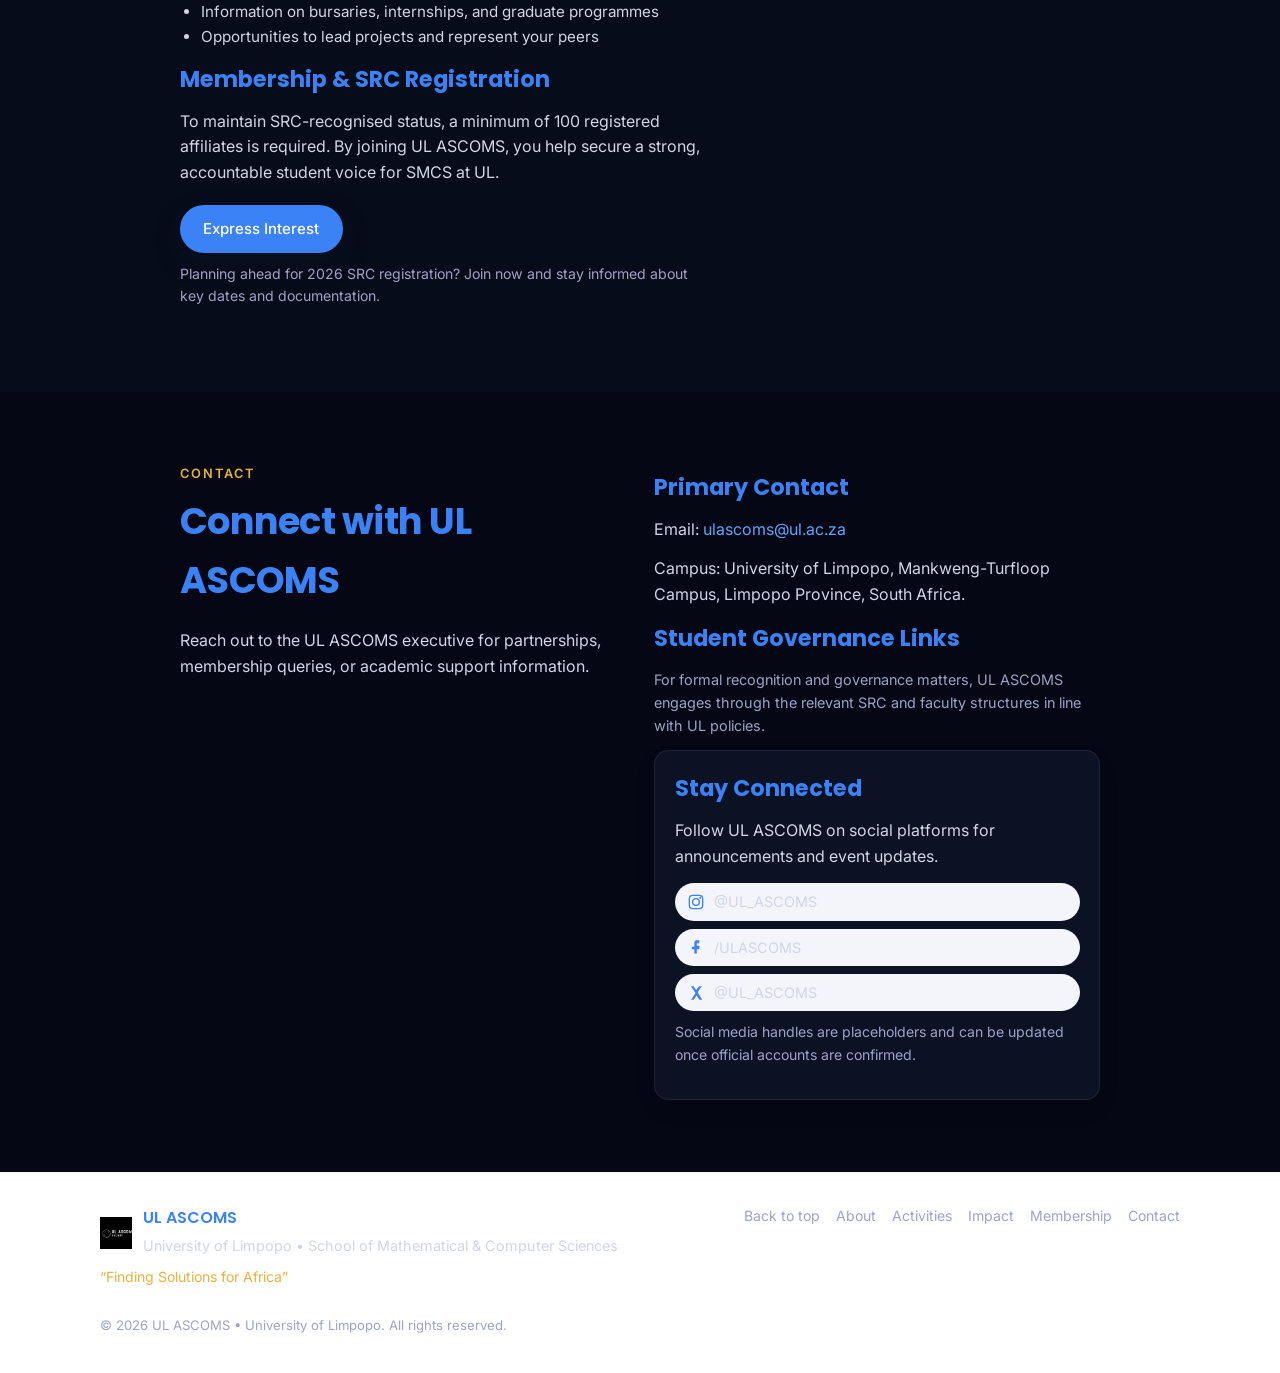
==== commit 4a526516: "Initial UL ASCOMS website" ====
--- a/index.html
+++ b/index.html
@@ -1,138 +1,595 @@
-<!DOCTYPE html>
-<html lang="en">
-<head>
-    <meta charset="UTF-8">
-    <meta name="viewport" content="width=device-width, initial-scale=1.0">
-    <title>Vester | Tech Solutions</title>
-    <link rel="stylesheet" href="style.css">
-    <link rel="stylesheet" href="https://cdnjs.cloudflare.com/ajax/libs/font-awesome/6.0.0/css/all.min.css">
-    <!-- Fira Code Font -->
-    <link rel="preconnect" href="https://fonts.googleapis.com">
-    <link rel="preconnect" href="https://fonts.gstatic.com" crossorigin>
-    <link href="https://fonts.googleapis.com/css2?family=Fira+Code:wght@400;500;700&display=swap" rel="stylesheet">
-</head>
-<body>
-    <header>
-        <nav class="navbar">
-            <a href="#home" class="logo">
-                <span class="logo-bracket">&lt;</span>Vester<span class="logo-bracket">/&gt;</span>
-            </a>
-            <ul class="nav-links">
-                <li><a href="#home">Home</a></li>
-                <li><a href="#about">About</a></li>
-                <li><a href="#contact">Contact</a></li>
-                <li><button id="theme-toggle" class="theme-btn" aria-label="Toggle Dark Mode"><i class="fas fa-moon"></i></button></li>
-            </ul>
-            <div class="hamburger">
-                <i class="fas fa-bars"></i>
-            </div>
-        </nav>
-    </header>
-
-    <main>
-        <section id="home" class="hero">
-            <div class="hero-container container">
-                <div class="hero-content">
-                    <h1>Welcome to <span class="highlight">Vester</span></h1>
-                    <p>Innovating through <span class="typing-text"></span></p>
-                    <a href="#contact" class="btn">Partner With Us</a>
-                </div>
-                <div class="hero-terminal">
-                    <div class="terminal-window">
-                        <div class="terminal-header">
-                            <div class="terminal-btn red"></div>
-                            <div class="terminal-btn yellow"></div>
-                            <div class="terminal-btn green"></div>
-                            <div class="terminal-title">guest@vester -- bash</div>
-                        </div>
-                        <div class="terminal-body" id="terminal-body">
-                            <div class="terminal-content" id="terminal-content">
-                                <div class="terminal-line">
-                                    <span class="prompt">guest@vester:~$</span> <span class="cmd">./init_services.sh</span>
-                                </div>
-                                <div class="terminal-line">
-                                    <span class="output">Initializing Vester Tech Services...</span>
-                                </div>
-                                <div class="terminal-line">
-                                    <span class="output">✓ Web Architecture</span>
-                                </div>
-                                <div class="terminal-line">
-                                    <span class="output">✓ Workflow Automation</span>
-                                </div>
-                                <div class="terminal-line">
-                                    <span class="output">✓ Cloud Integration</span>
-                                </div>
-                                <div class="terminal-line">
-                                    <span class="output">✓ Custom Software</span>
-                                </div>
-                                <div class="terminal-line">
-                                    <span class="output">System ready. Type 'help' to explore.</span>
-                                </div>
-                            </div>
-                            <div class="terminal-input-line">
-                                <span class="prompt">guest@vester:~$</span>
-                                <input type="text" id="terminal-input" class="terminal-input" autocomplete="off" spellcheck="false">
-                            </div>
-                        </div>
-                    </div>
-                </div>
-            </div>
-        </section>
-
-        <section id="about" class="about">
-            <div class="container">
-                <h2 class="section-title">Who We Are</h2>
-                <div class="about-content">
-                    <div class="about-text">
-                        <p>Vester is a forward-thinking technology partner dedicated to transforming businesses through digital innovation. We don't just build websites; we engineer comprehensive digital ecosystems.</p>
-                        <p>From automating tedious workflows to deploying scalable web applications, our mission is to empower your business with technology that works as hard as you do.</p>
-                    </div>
-                    <div class="skills">
-                        <div class="skill-tag">Web Development</div>
-                        <div class="skill-tag">Process Automation</div>
-                        <div class="skill-tag">System Integration</div>
-                        <div class="skill-tag">Tech Consulting</div>
-                        <div class="skill-tag">SaaS Solutions</div>
-                    </div>
-                </div>
-            </div>
-        </section>
-        <section id="contact" class="contact">
-            <div class="container">
-                <h2 class="section-title">Get In Touch</h2>
-                <p class="contact-text">I'm currently available for freelance work or full-time opportunities. If you have a project that needs some creative touch, let's connect.</p>
-                <div class="contact-links">
-                    <a href="meilto:016sylvester@gmail.com" class="contact-item">
-                        <i class="fas fa-envelope"></i> 016sylvester@gmail.com
-                    </a>
-                    <a href="https://www.linkedin.com/in/masala-netshivhodza-31b4772a2?utm_source=share&utm_campaign=share_via&utm_content=profile&utm_medium=android_app" class="contact-item">
-                        <i class="fab fa-linkedin"></i> Linked
-                    </a>
-                    <a href="https://github.com/Sylvester016/" class="contact-item">
-                        <i class="fab fa-github"></i> GitHub
-                    </a>
-                </div>
-                <form class="contact-form" id="contact-form">
-                    <input type="text" id="name" placeholder="Name" required>
-                    <input type="email" id="email" placeholder="Email" required>
-                    <textarea id="message" placeholder="Message" rows="5" required></textarea>
-                    <div class="form-buttons">
-                        <button type="submit" class="btn" name="action" value="whatsapp"><i class="fab fa-whatsapp"></i> Send via WhatsApp</button>
-                        <button type="submit" class="btn btn-outline" name="action" value="email"><i class="fas fa-envelope"></i> Send via Email</button>
-                    </div>
-                </form>
-            </div>
-        </section>
-    </main>
-
-    <footer>
-        <p>&copy; 2025 vester site . All rights reserved.</p>
-    </footer>
-
-    <script src="script.js"></script>
-</body>
-</html>
-
-
-
-
+<!DOCTYPE html>
+<html lang="en">
+<head>
+  <meta charset="UTF-8" />
+  <meta name="viewport" content="width=device-width, initial-scale=1.0" />
+  <title>UL ASCOMS – University of Limpopo</title>
+  <meta name="description" content="UL ASCOMS – Official student society for Applied Mathematics, Statistics, Computer Sciences, Operational Research, and Mathematics at the University of Limpopo." />
+
+  <!-- Favicon using UL ASCOMS logo -->
+  <link rel="icon" type="image/png" href="ulascomslogo.jpg" />
+
+  <!-- Google Fonts -->
+  <link rel="preconnect" href="https://fonts.googleapis.com" />
+  <link rel="preconnect" href="https://fonts.gstatic.com" crossorigin />
+  <link href="https://fonts.googleapis.com/css2?family=Poppins:wght@400;500;600;700&family=Inter:wght@300;400;500;600&display=swap" rel="stylesheet" />
+
+  <!-- Icons are provided via inline SVG sprite for consistent professional look -->
+
+  <!-- Main Styles -->
+<link rel="stylesheet" href="styles.css" />
+</head>
+<body>
+  <!-- Skip to main content link for accessibility -->
+  <a class="skip-link" href="#main">Skip to main content</a>
+  <svg xmlns="http://www.w3.org/2000/svg" style="position:absolute;width:0;height:0;overflow:hidden" aria-hidden="true" focusable="false">
+    <symbol id="location-dot" viewBox="0 0 24 24">
+      <path fill="currentColor" d="M12 2.5c-3.03 0-5.5 2.47-5.5 5.5 0 3.87 4.34 8.26 5.02 8.94.27.27.69.27.96 0 .68-.68 5.02-5.07 5.02-8.94 0-3.03-2.47-5.5-5.5-5.5Zm0 3a2.5 2.5 0 1 1 0 5 2.5 2.5 0 0 1 0-5Z"/>
+    </symbol>
+    <symbol id="users" viewBox="0 0 24 24">
+      <path fill="currentColor" d="M8 12a3 3 0 1 1 0-6 3 3 0 0 1 0 6Zm8 0a3 3 0 1 1 0-6 3 3 0 0 1 0 6Z"/>
+      <path fill="currentColor" d="M3.75 18a4.25 4.25 0 0 1 8.5 0v.25c0 .69-.56 1.25-1.25 1.25H5c-.69 0-1.25-.56-1.25-1.25Zm8.5 0A4.25 4.25 0 0 1 20 18v.25c0 .69-.56 1.25-1.25 1.25h-6c-.69 0-1.25-.56-1.25-1.25Z"/>
+    </symbol>
+    <symbol id="people-group" viewBox="0 0 24 24">
+      <path fill="currentColor" d="M7 11a2.5 2.5 0 1 1 0-5 2.5 2.5 0 0 1 0 5Zm10 0a2.5 2.5 0 1 1 0-5 2.5 2.5 0 0 1 0 5Zm-5 1a3 3 0 1 1 0-6 3 3 0 0 1 0 6Z"/>
+      <path fill="currentColor" d="M3.5 17.5A3.5 3.5 0 0 1 7 14h2a3.5 3.5 0 0 1 3.5 3.5v.5H3.5Zm8.5.5v-.5A3.5 3.5 0 0 1 15.5 14h2a3.5 3.5 0 0 1 3.5 3.5v.5Z"/>
+    </symbol>
+    <symbol id="hand-holding-dollar" viewBox="0 0 24 24">
+      <path fill="currentColor" d="M11 3.5a3 3 0 0 1 3 3h-1.5a1.5 1.5 0 1 0-3 0c0 .83.67 1.5 1.5 1.5h1a3 3 0 1 1 0 6h-3V13H12a1.5 1.5 0 1 0 0-3h-1a3 3 0 1 1 0-6Z"/>
+      <path fill="currentColor" d="M3 15.75A1.75 1.75 0 0 1 4.75 14h5.5a4.75 4.75 0 0 1 3.36 1.39l2.09 2.11H21a1 1 0 0 1 0 2h-5.78a2.5 2.5 0 0 1-1.77-.73l-1.16-1.15H4.75A1.75 1.75 0 0 1 3 15.75Z"/>
+    </symbol>
+    <symbol id="chalkboard-teacher" viewBox="0 0 24 24">
+      <rect x="3" y="4" width="18" height="10" rx="1.5" ry="1.5" fill="currentColor" opacity="0.16"/>
+      <rect x="4" y="5" width="16" height="8" rx="1" ry="1" fill="none" stroke="currentColor" stroke-width="1.4"/>
+      <circle cx="8" cy="16.5" r="2.25" fill="currentColor"/>
+      <path fill="currentColor" d="M4.75 20.5a3.25 3.25 0 0 1 6.5 0v.25H4.75Z"/>
+    </symbol>
+    <symbol id="mug-hot" viewBox="0 0 24 24">
+      <rect x="4" y="7" width="10" height="11" rx="2" ry="2" fill="none" stroke="currentColor" stroke-width="1.6"/>
+      <path fill="none" stroke="currentColor" stroke-width="1.6" d="M14 9h2.5a2 2 0 0 1 0 4H14"/>
+      <path fill="none" stroke="currentColor" stroke-width="1.4" stroke-linecap="round" d="M8 3.5c.8.8.8 1.7 0 2.5M11 3.5c.8.8.8 1.7 0 2.5"/>
+    </symbol>
+    <symbol id="certificate" viewBox="0 0 24 24">
+      <circle cx="11" cy="9" r="4" fill="none" stroke="currentColor" stroke-width="1.6"/>
+      <path fill="currentColor" d="M15 13.2 17.2 15l-.7 2.7-2.5-.9-2.5.9-.7-2.7L13 13.2a4.97 4.97 0 0 0 2 0Z"/>
+    </symbol>
+    <symbol id="microchip" viewBox="0 0 24 24">
+      <rect x="6" y="6" width="12" height="12" rx="2" ry="2" fill="none" stroke="currentColor" stroke-width="1.6"/>
+      <rect x="9" y="9" width="6" height="6" rx="1.2" ry="1.2" fill="currentColor"/>
+      <path fill="none" stroke="currentColor" stroke-width="1.4" stroke-linecap="round" d="M12 2v3M16 2v3M8 2v3M12 19v3M16 19v3M8 19v3M2 12h3M2 8h3M2 16h3M19 12h3M19 8h3M19 16h3"/>
+    </symbol>
+    <symbol id="check" viewBox="0 0 24 24">
+      <path fill="none" stroke="currentColor" stroke-width="2" stroke-linecap="round" stroke-linejoin="round" d="M5 13.5 9.5 18 19 6"/>
+    </symbol>
+    <symbol id="instagram" viewBox="0 0 24 24">
+      <rect x="4" y="4" width="16" height="16" rx="4" ry="4" fill="none" stroke="currentColor" stroke-width="1.6"/>
+      <circle cx="12" cy="12" r="4" fill="none" stroke="currentColor" stroke-width="1.6"/>
+      <circle cx="17" cy="7" r="1.2" fill="currentColor"/>
+    </symbol>
+    <symbol id="facebook" viewBox="0 0 24 24">
+      <path fill="currentColor" d="M13 4h2.2a1 1 0 0 1 1 1.2l-.4 2.3H13v3h2.4a1 1 0 0 1 .98 1.2l-.6 3H13v5h-3v-5H7v-3h3V7a3 3 0 0 1 3-3Z"/>
+    </symbol>
+    <symbol id="x-twitter" viewBox="0 0 24 24">
+      <path fill="currentColor" d="M6 4h3.1l3 4.4L15.9 4H19l-5 7 5.4 9H16l-3.3-5-3.5 5H6.2L11.4 12Z"/>
+    </symbol>
+    <symbol id="volume-xmark" viewBox="0 0 24 24">
+      <path fill="currentColor" d="M4 9v6h3.5L12 19V5L7.5 9H4Z"/>
+      <path fill="none" stroke="currentColor" stroke-width="1.8" stroke-linecap="round" d="M15 9l4 6M19 9l-4 6"/>
+    </symbol>
+    <symbol id="volume-high" viewBox="0 0 24 24">
+      <path fill="currentColor" d="M4 9v6h3.5L12 19V5L7.5 9H4Z"/>
+      <path fill="none" stroke="currentColor" stroke-width="1.6" stroke-linecap="round" d="M15 9.5a3 3 0 0 1 0 5M17.5 7.5a5.5 5.5 0 0 1 0 9"/>
+    </symbol>
+  </svg>
+
+  <!-- Site Header & Navigation -->
+  <header class="site-header" id="top">
+    <div class="container header-inner">
+      <div class="logo-group">
+        <img src="ulascomslogo.jpg" class="logo-image" alt="UL ASCOMS Society logo" />
+        <div class="logo-text" aria-hidden="true">
+          <span class="logo-title">UL ASCOMS</span>
+          <span class="logo-subtitle">School of Mathematical &amp; Computer Sciences</span>
+        </div>
+      </div>
+
+      <!-- Desktop Navigation -->
+      <nav class="main-nav" aria-label="Main navigation">
+        <button class="nav-toggle" aria-label="Toggle navigation" aria-expanded="false">
+          <span class="nav-toggle-line"></span>
+          <span class="nav-toggle-line"></span>
+        </button>
+        <ul class="nav-links">
+          <li><a href="#about">About</a></li>
+          <li><a href="#activities">Activities</a></li>
+          <li><a href="#impact">Impact</a></li>
+          <li><a href="#partners">Partners</a></li>
+          <li><a href="#membership">Get Involved</a></li>
+          <li><a href="#contact">Contact</a></li>
+        </ul>
+      </nav>
+    </div>
+  </header>
+
+  <!-- Main Content -->
+  <main id="main">
+    <!-- Hero Section -->
+    <section class="hero" aria-labelledby="hero-heading">
+      <div class="container hero-grid">
+        <div class="hero-content fade-in">
+          <p class="eyebrow">University of Limpopo • SMCS • Faculty of Science & Agriculture</p>
+          <h1 id="hero-heading">
+            UL ASCOMS – Empowering Mathematical & Computational Excellence at UL
+          </h1>
+          <p class="hero-tagline">
+            Supporting Students • Driving Academic Success • Preparing for the Future
+          </p>
+          <p class="hero-text">
+            The University of Limpopo Applied Mathematics, Statistics, Computer Sciences, Operational Research, and Mathematics Society is the primary academic representative body for students in the School of Mathematical and Computer Sciences (SMCS).
+          </p>
+          <div class="hero-actions">
+            <a href="#membership" class="btn btn-primary">Become a Member</a>
+            <a href="#activities" class="btn btn-ghost">Explore Our Work</a>
+          </div>
+          <div class="hero-meta">
+            <div class="meta-item">
+              <svg class="icon icon-location" aria-hidden="true"><use href="#location-dot" xlink:href="#location-dot"></use></svg>
+              <span>University of Limpopo • Mankweng-Turfloop Campus • Limpopo</span>
+            </div>
+            <div class="meta-item">
+              <svg class="icon" aria-hidden="true"><use href="#users" xlink:href="#users"></use></svg>
+              <span>Serving undergrad & postgrad students across SMCS and FSA</span>
+            </div>
+          </div>
+        </div>
+
+        <div class="hero-visual fade-in" aria-label="UL ASCOMS promotional video">
+          <figure class="hero-video-frame">
+            <video
+              id="heroVideo"
+              class="hero-video-element"
+              src="picsandvides/WhatsApp Video 2026-02-08 at 13.49.12.mp4"
+              preload="metadata"
+              playsinline
+              muted
+            ></video>
+            <button id="muteBtn" class="mute-btn" type="button" aria-label="Toggle sound">
+              <svg id="muteIcon" class="icon" aria-hidden="true">
+                <use href="#volume-xmark" xlink:href="#volume-xmark"></use>
+              </svg>
+            </button>
+          </figure>
+        </div>
+      </div>
+    </section>
+
+    <!-- About Section -->
+    <section class="section section-alt" id="about" aria-labelledby="about-heading">
+      <div class="container section-inner fade-in">
+        <header class="section-header">
+          <p class="section-eyebrow">About UL ASCOMS</p>
+          <h2 id="about-heading">Academic Representation for Mathematical & Computer Sciences</h2>
+          <p class="section-intro">
+            UL ASCOMS is the official student society representing students in Applied Mathematics, Statistics, Computer Sciences, Operational Research, and Mathematics at the University of Limpopo. We exist to enhance student life, academic outcomes, welfare, and career readiness.
+          </p>
+        </header>
+
+        <div class="about-grid">
+          <article class="about-card">
+            <h3>Our Mission</h3>
+            <p>
+              To serve as the primary academic representative body for students in the School of Mathematical and Computer Sciences, advocating for quality teaching, inclusive support, and equitable access to opportunities across the Faculty of Science and Agriculture.
+            </p>
+          </article>
+
+          <article class="about-card">
+            <h3>Our Vision</h3>
+            <p>
+              A community of UL students who are confident, industry-ready problem solvers, using mathematics and computing to build sustainable solutions for Africa and beyond.
+            </p>
+          </article>
+
+          <article class="about-card">
+            <h3>Our Role</h3>
+            <p>
+              We bridge students, faculty, and institutional structures such as the SRC to promote academic excellence, transparent governance, and a culture of peer-led learning within SMCS.
+            </p>
+          </article>
+        </div>
+      </div>
+    </section>
+
+    <!-- Activities Section -->
+    <section class="section" id="activities" aria-labelledby="activities-heading">
+      <div class="container section-inner fade-in">
+        <header class="section-header">
+          <p class="section-eyebrow">Our Activities</p>
+          <h2 id="activities-heading">High-Impact Academic & Career Initiatives</h2>
+          <p class="section-intro">
+            We design and deliver structured programmes that respond directly to the academic and financial realities faced by UL students, especially in high-risk mathematical and computing modules.
+          </p>
+        </header>
+
+        <div class="activities-grid">
+          <!-- Joint Opening Function -->
+          <article class="card">
+            <div class="card-icon">
+              <svg class="icon" aria-hidden="true"><use href="#people-group" xlink:href="#people-group"></use></svg>
+            </div>
+            <h3>Joint Opening Function</h3>
+            <p class="card-tagline">Collaborative welcome for SMCS & FSA students</p>
+            <p>
+              In partnership with PMSSS and MLSSA, UL ASCOMS co-hosted a joint opening function, introducing societies, academic support structures, and expectations to first-year and returning students, with dedicated budgets for student-focused catering.
+            </p>
+            <ul class="card-list">
+              <li>Early exposure to academic support and mentoring</li>
+            </ul>
+          </article>
+
+          <!-- Bursary Drive -->
+          <article class="card">
+            <div class="card-icon">
+              <svg class="icon" aria-hidden="true"><use href="#hand-holding-dollar" xlink:href="#hand-holding-dollar"></use></svg>
+            </div>
+            <h3>Faculty Bursary Drive</h3>
+            <p class="card-tagline">5-week support for funding applications</p>
+            <p>
+              UL ASCOMS led a faculty-wide bursary drive to assist students with NSFAS and external bursary applications, focusing on accurate documentation, motivation letters, and deadline management.
+            </p>
+            <ul class="card-list">
+              <li>5 weeks of structured support across FSA</li>
+              <li>Improved access to financial aid opportunities</li>
+            </ul>
+          </article>
+
+          <!-- Extra Classes -->
+          <article class="card">
+            <div class="card-icon">
+              <svg class="icon" aria-hidden="true"><use href="#chalkboard-teacher" xlink:href="#chalkboard-teacher"></use></svg>
+            </div>
+            <h3>Extra Classes & Tutorials</h3>
+            <p class="card-tagline">Free academic support for high‑risk modules</p>
+            <p>
+              We coordinate free extra classes, revision sessions, and tutorial support for modules such as SMTH000/011/012, SSTA021/022, SCOA021/022/031/032, and SMTA021/022/031, open to all qualifying students.
+            </p>
+            <ul class="card-list">
+              <li>Student-friendly explanations and problem walkthroughs</li>
+              <li>Peer-led and lecturer-supported sessions</li>
+            </ul>
+          </article>
+
+          <!-- Peer Learning & Cross-Nights -->
+          <article class="card">
+            <div class="card-icon">
+              <svg class="icon" aria-hidden="true"><use href="#mug-hot" xlink:href="#mug-hot"></use></svg>
+            </div>
+            <h3>Peer Learning & Cross-Nights</h3>
+            <p class="card-tagline">Safe, focused spaces for deep study</p>
+            <p>
+              We promote structured peer-led learning and host intensive “cross-night” study sessions with refreshments funded by the executive, enabling students to revise together in a supportive environment.
+            </p>
+            <ul class="card-list">
+              <li>Executive-funded coffee and snacks</li>
+              <li>Guided revision with senior students</li>
+            </ul>
+          </article>
+
+          <!-- FNB Academy -->
+          <article class="card">
+            <div class="card-icon">
+              <svg class="icon" aria-hidden="true"><use href="#certificate" xlink:href="#certificate"></use></svg>
+            </div>
+            <h3>FNB Academy Participation</h3>
+            <p class="card-tagline">Professional certificates for employability</p>
+            <p>
+              UL ASCOMS members participated in the FNB Academy, gaining short professional certifications that demonstrate workplace skills and enhance graduate employability in the financial and technology sectors.
+            </p>
+            <ul class="card-list">
+              <li>Practical exposure to industry expectations</li>
+              <li>CV-strengthening certificates earned by students</li>
+            </ul>
+          </article>
+
+          <!-- AI Seminar -->
+          <article class="card">
+            <div class="card-icon">
+              <svg class="icon" aria-hidden="true"><use href="#microchip" xlink:href="#microchip"></use></svg>
+            </div>
+            <h3>AI & 4IR Seminar</h3>
+            <p class="card-tagline">Future-focused perspectives on AI in South Africa</p>
+            <p>
+              In collaboration with PAISA Technology, we hosted an AI seminar exploring artificial intelligence, data, and Fourth Industrial Revolution careers, tailored for UL students in mathematics and computing.
+            </p>
+            <ul class="card-list">
+              <li>Insights into AI, data, and tech roles</li>
+              <li>Discussion of ethical and African-context issues</li>
+            </ul>
+          </article>
+        </div>
+      </div>
+    </section>
+
+    <!-- Impact Section -->
+    <section class="section section-alt" id="impact" aria-labelledby="impact-heading">
+      <div class="container section-inner fade-in">
+        <header class="section-header">
+          <p class="section-eyebrow">Impact & Outcomes</p>
+          <h2 id="impact-heading">Building Confidence, Access, and Employability</h2>
+          <p class="section-intro">
+            Our work is grounded in measurable outcomes: better academic performance, higher rates of bursary applications, and stronger career readiness among UL students in SMCS and across FSA.
+          </p>
+        </header>
+
+        <div class="impact-grid">
+          <article class="impact-card">
+            <div class="impact-value">
+              <span class="impact-number">5+</span>
+              <span class="impact-label">high‑risk modules supported</span>
+            </div>
+            <p>
+              From foundational mathematics to advanced computing, our extra classes and cross-night sessions target modules with historically high failure rates.
+            </p>
+          </article>
+
+          <article class="impact-card">
+            <div class="impact-value">
+              <span class="impact-number">5 weeks</span>
+              <span class="impact-label">continuous bursary support</span>
+            </div>
+            <p>
+              Faculty-wide bursary drives help students navigate complex funding processes and meet strict deadlines with confidence.
+            </p>
+          </article>
+
+          <article class="impact-card">
+            <div class="impact-value">
+              <span class="impact-number">100+</span>
+              <span class="impact-label">students engaged annually</span>
+            </div>
+            <p>
+              Our programmes attract students from diverse SMCS disciplines, creating a collaborative learning culture across the faculty.
+            </p>
+          </article>
+
+          <article class="impact-card">
+            <div class="impact-value">
+              <span class="impact-number">Certificates</span>
+              <span class="impact-label">earned through FNB Academy</span>
+            </div>
+            <p>
+              Participation in external academies and seminars ensures our members graduate with both academic depth and industry-relevant skills.
+            </p>
+          </article>
+        </div>
+      </div>
+    </section>
+
+    <!-- Partnerships Section -->
+    <section class="section" id="partners" aria-labelledby="partners-heading">
+      <div class="container section-inner fade-in">
+        <header class="section-header">
+          <p class="section-eyebrow">Partnerships</p>
+          <h2 id="partners-heading">Collaborative, Accountable, and SRC-Aligned</h2>
+          <p class="section-intro">
+            UL ASCOMS operates transparently and in alignment with SRC registration requirements, maintaining accountable relationships with faculty structures and external partners.
+          </p>
+        </header>
+
+        <div class="partners-grid">
+          <article class="partner-card">
+            <h3>On-Campus Societies</h3>
+            <ul>
+              <li>PMSSS – Physical & Mathematical Sciences Students’ Society</li>
+              <li>MLSSA – Mathematical & Life Sciences Students’ Association</li>
+              <li>SRC – Student Representative Council structures</li>
+            </ul>
+          </article>
+
+          <article class="partner-card">
+            <h3>Industry & Programmes</h3>
+            <ul>
+              <li>FNB Academy – professional skills and employability</li>
+              <li>PAISA Technology – AI and 4IR seminar collaboration</li>
+              <li>Other academic and industry partners (growing network)</li>
+            </ul>
+          </article>
+
+          <article class="partner-card">
+            <h3>Our Commitment</h3>
+            <ul>
+              <li>Transparent use of funds and sponsorships</li>
+              <li>Inclusive programming across SMCS disciplines</li>
+              <li>Alignment with UL strategic goals and “Finding Solutions for Africa”</li>
+            </ul>
+          </article>
+        </div>
+      </div>
+    </section>
+
+    <section class="section section-alt" id="media" aria-labelledby="media-heading">
+      <div class="container section-inner fade-in">
+        <header class="section-header">
+          <p class="section-eyebrow">Media</p>
+          <h2 id="media-heading">Gallery: Student Life & Activities</h2>
+          <p class="section-intro">
+            A glimpse into UL ASCOMS events, study sessions, and academic support initiatives across the University of Limpopo.
+          </p>
+        </header>
+
+        <div class="media-layout">
+          
+
+          <div class="media-gallery">
+            <h3>Videos</h3>
+            <p class="media-note">Short clips highlighting UL ASCOMS activities and student support in action.</p>
+            <div class="media-video-grid">
+              <figure class="media-video">
+                <video
+                  src="picsandvides/WhatsApp Video 2026-02-08 at 13.47.55.mp4"
+                  controls
+                  preload="metadata"
+                  playsinline
+                  muted
+                ></video>
+                <figcaption>UL ASCOMS activity clip from 8 February 2026</figcaption>
+              </figure>
+              <figure class="media-video">
+                <video
+                  src="picsandvides/WhatsApp Video 2026-02-08 at 13.47.55 (1).mp4"
+                  controls
+                  preload="metadata"
+                  playsinline
+                  muted
+                ></video>
+                <figcaption>Additional highlight from the same engagement</figcaption>
+              </figure>
+
+            </div>
+          </div>
+        </div>
+      </div>
+    </section>
+
+    <!-- Membership / Get Involved Section -->
+    <section class="section section-alt" id="membership" aria-labelledby="membership-heading">
+      <div class="container section-inner membership-layout fade-in">
+        <div class="membership-content">
+          <header class="section-header">
+            <p class="section-eyebrow">Get Involved</p>
+            <h2 id="membership-heading">Become a Member of UL ASCOMS</h2>
+            <p class="section-intro">
+              Whether you are an undergraduate or postgraduate student in SMCS or a related field within the Faculty of Science and Agriculture, there is a place for you in UL ASCOMS.
+            </p>
+          </header>
+
+          <div class="membership-details">
+            <h3>Who Can Join?</h3>
+            <p>
+              Membership is open to students registered in Applied Mathematics, Statistics, Computer Sciences, Operational Research, Mathematics, and related programmes within SMCS and FSA.
+            </p>
+
+            <h3>Why Join?</h3>
+            <ul>
+              <li>Access to extra classes, cross-night sessions, and study groups</li>
+              <li>Information on bursaries, internships, and graduate programmes</li>
+              <li>Opportunities to lead projects and represent your peers</li>
+            </ul>
+
+            <h3>Membership & SRC Registration</h3>
+            <p>
+              To maintain SRC-recognised status, a minimum of 100 registered affiliates is required. By joining UL ASCOMS, you help secure a strong, accountable student voice for SMCS at UL.
+            </p>
+          </div>
+
+          <div class="membership-cta">
+            <a href="#contact" class="btn btn-primary">Express Interest</a>
+            <p class="helper-text">
+              Planning ahead for 2026 SRC registration? Join now and stay informed about key dates and documentation.
+            </p>
+          </div>
+        </div>
+
+        <aside class="membership-aside" aria-label="Membership summary">
+          <div class="aside-card">
+            <h3>Quick Membership Snapshot</h3>
+            <ul class="aside-list">
+              <li><svg class="icon" aria-hidden="true"><use href="#check" xlink:href="#check"></use></svg> No joining fee for standard membership</li>
+                            <li><svg class="icon" aria-hidden="true"><use href="#check" xlink:href="#check"></use></svg> Open to SMCS & FSA students</li>
+                            <li><svg class="icon" aria-hidden="true"><use href="#check" xlink:href="#check"></use></svg> Opportunities to volunteer and mentor</li>
+            </ul>
+            <p class="aside-note">
+              Formal membership forms and updated details will be communicated through official UL channels and UL ASCOMS social media platforms.
+            </p>
+          </div>
+        </aside>
+      </div>
+    </section>
+
+    <!-- Contact Section -->
+    <section class="section" id="contact" aria-labelledby="contact-heading">
+      <div class="container section-inner contact-layout fade-in">
+        <header class="section-header">
+          <p class="section-eyebrow">Contact</p>
+          <h2 id="contact-heading">Connect with UL ASCOMS</h2>
+          <p class="section-intro">
+            Reach out to the UL ASCOMS executive for partnerships, membership queries, or academic support information.
+          </p>
+        </header>
+
+        <div class="contact-content">
+          <div class="contact-details">
+            <h3>Primary Contact</h3>
+            <p>
+              Email:
+              <a href="mailto:ulascoms@ul.ac.za">ulascoms@ul.ac.za</a>
+            </p>
+            <p>
+              Campus: University of Limpopo, Mankweng-Turfloop Campus, Limpopo Province, South Africa.
+            </p>
+
+            <h3>Student Governance Links</h3>
+            <p class="contact-note">
+              For formal recognition and governance matters, UL ASCOMS engages through the relevant SRC and faculty structures in line with UL policies.
+            </p>
+          </div>
+
+          <div class="contact-card">
+            <h3>Stay Connected</h3>
+            <p>Follow UL ASCOMS on social platforms for announcements and event updates.</p>
+            <div class="social-links" aria-label="UL ASCOMS social media">
+              <a href="#" aria-label="UL ASCOMS on Instagram">
+                <svg class="icon" aria-hidden="true"><use href="#instagram" xlink:href="#instagram"></use></svg>
+                <span>@UL_ASCOMS</span>
+              </a>
+              <a href="#" aria-label="UL ASCOMS on Facebook">
+                <svg class="icon" aria-hidden="true"><use href="#facebook" xlink:href="#facebook"></use></svg>
+                <span>/ULASCOMS</span>
+              </a>
+              <a href="#" aria-label="UL ASCOMS on X (Twitter)">
+                <svg class="icon" aria-hidden="true"><use href="#x-twitter" xlink:href="#x-twitter"></use></svg>
+                <span>@UL_ASCOMS</span>
+              </a>
+            </div>
+
+            <p class="helper-text">
+              Social media handles are placeholders and can be updated once official accounts are confirmed.
+            </p>
+          </div>
+        </div>
+      </div>
+    </section>
+  </main>
+
+  <!-- Footer -->
+  <footer class="site-footer">
+    <div class="container footer-inner">
+      <div class="footer-brand">
+        <div class="footer-logo-row">
+          <img src="ulascomslogo.jpg" class="footer-logo-image" alt="UL ASCOMS Society logo" />
+          <div>
+            <p class="footer-title">UL ASCOMS</p>
+            <p class="footer-subtitle">University of Limpopo • School of Mathematical &amp; Computer Sciences</p>
+          </div>
+        </div>
+        <p class="footer-motto">“Finding Solutions for Africa”</p>
+      </div>
+
+      <nav class="footer-nav" aria-label="Footer navigation">
+        <a href="#top">Back to top</a>
+        <a href="#about">About</a>
+        <a href="#activities">Activities</a>
+        <a href="#impact">Impact</a>
+        <a href="#membership">Membership</a>
+        <a href="#contact">Contact</a>
+      </nav>
+
+      <p class="footer-meta">
+        © 2026 UL ASCOMS • University of Limpopo. All rights reserved.
+      </p>
+    </div>
+  </footer>
+
+  <!-- Main Script -->
+  <script src="script.js"></script>
+</body>
+</html>
--- a/styles.css
+++ b/styles.css
@@ -0,0 +1,1071 @@
+/* ==========================================================================
+   Base Styles & Tokens
+   ========================================================================== */
+
+/* CSS Reset (minimal, modern) */
+*,
+*::before,
+*::after {
+  box-sizing: border-box;
+}
+
+html {
+  scroll-behavior: smooth;
+}
+
+body {
+  margin: 0;
+  font-family: "Inter", system-ui, -apple-system, BlinkMacSystemFont, "Segoe UI",
+    sans-serif;
+  color: #e6e8f5;
+  background-color: #050814;
+  line-height: 1.6;
+}
+
+.icon {
+  width: 1.25rem;
+  height: 1.25rem;
+  flex-shrink: 0;
+}
+
+/* Typography scale and root variables */
+:root {
+  --color-primary: #3b82f6;
+  --color-primary-soft: #60a5fa;
+  --color-accent: #e3b341;
+  --color-accent-soft: #f2c85a;
+  --color-gold: #e3b341;
+  --color-bg: #050814;
+  --color-bg-alt: #0b1224;
+  --color-border-subtle: rgba(255, 255, 255, 0.08);
+  --color-text-main: #f9fafb;
+  --color-text-soft: #d1d5e5;
+  --color-text-muted: #9ca3c7;
+
+  --radius-sm: 0.5rem;
+  --radius-md: 0.9rem;
+  --radius-pill: 999px;
+
+  --shadow-soft: 0 18px 40px rgba(0, 0, 0, 0.07);
+  --shadow-subtle: 0 10px 26px rgba(0, 0, 0, 0.05);
+
+  --container-max-width: 1120px;
+  --header-height: 4.5rem;
+}
+
+/* Smooth typography scaling */
+h1,
+h2,
+h3,
+h4 {
+  font-family: "Poppins", system-ui, -apple-system, BlinkMacSystemFont, "Segoe UI",
+    sans-serif;
+  margin: 0 0 0.5em;
+  color: var(--color-primary);
+}
+
+h1 {
+  font-size: clamp(2.3rem, 4vw, 3rem);
+  letter-spacing: -0.03em;
+}
+
+h2 {
+  font-size: clamp(1.8rem, 3vw, 2.3rem);
+  letter-spacing: -0.02em;
+}
+
+h3 {
+  font-size: clamp(1.2rem, 2vw, 1.4rem);
+}
+
+p {
+  margin: 0 0 0.85em;
+  color: var(--color-text-soft);
+}
+
+/* Utility classes */
+.container {
+  width: 100%;
+  max-width: var(--container-max-width);
+  margin-inline: auto;
+  padding-inline: 1.25rem;
+}
+
+.section {
+  padding: clamp(3.5rem, 6vw, 4.5rem) 0;
+}
+
+.section-alt {
+  background-color: #070c1a;
+}
+
+/* Skip link for accessibility */
+.skip-link {
+  position: absolute;
+  left: -999px;
+  top: 0.75rem;
+  padding: 0.5rem 1rem;
+  background-color: var(--color-primary);
+  color: #ffffff;
+  border-radius: 999px;
+  z-index: 2000;
+  text-decoration: none;
+  font-size: 0.9rem;
+}
+
+.skip-link:focus {
+  left: 1rem;
+}
+
+/* ==========================================================================
+   Header & Navigation
+   ========================================================================== */
+
+.site-header {
+  position: fixed;
+  top: 0;
+  z-index: 999;
+  width: 100%;
+  background: linear-gradient(to bottom, rgba(5, 8, 20, 0.9), rgba(5, 8, 20, 0));
+  backdrop-filter: blur(16px);
+  border-bottom: 1px solid rgba(255, 255, 255, 0.06);
+}
+
+.header-inner {
+  display: flex;
+  align-items: center;
+  justify-content: space-between;
+  height: var(--header-height);
+  gap: 1.5rem;
+}
+
+/* Logo group */
+.logo-group {
+  display: flex;
+  align-items: center;
+  gap: 0.75rem;
+}
+
+.logo-image {
+  display: block;
+  height: 2.5rem;
+  width: auto;
+}
+
+.logo-text {
+  display: flex;
+  flex-direction: column;
+}
+
+.logo-title {
+  font-family: "Poppins", system-ui, sans-serif;
+  font-weight: 600;
+  font-size: 1.05rem;
+  color: var(--color-primary);
+}
+
+.logo-subtitle {
+  font-size: 0.78rem;
+  color: var(--color-text-muted);
+}
+
+/* Navigation */
+.main-nav {
+  position: relative;
+}
+
+.nav-links {
+  display: flex;
+  align-items: center;
+  gap: 1.5rem;
+  list-style: none;
+  margin: 0;
+  padding: 0;
+}
+
+.nav-links a {
+  text-decoration: none;
+  font-size: 0.92rem;
+  color: var(--color-text-soft);
+  font-weight: 500;
+  transition: color 0.2s ease, transform 0.2s ease;
+}
+
+.nav-links a:hover,
+.nav-links a:focus-visible {
+  color: var(--color-primary);
+  transform: translateY(-1px);
+}
+
+/* Mobile nav toggle */
+.nav-toggle {
+  display: none;
+  border: none;
+  background: transparent;
+  padding: 0;
+  width: 2.2rem;
+  height: 2.2rem;
+  border-radius: 999px;
+  align-items: center;
+  justify-content: center;
+  cursor: pointer;
+  position: relative;
+}
+
+.nav-toggle-line {
+  position: absolute;
+  width: 1.3rem;
+  height: 2px;
+  background-color: var(--color-text-soft);
+  border-radius: 999px;
+  transition: transform 0.2s ease, opacity 0.2s ease, top 0.2s ease, bottom 0.2s ease;
+}
+
+.nav-toggle-line:first-child {
+  top: 0.9rem;
+}
+
+.nav-toggle-line:last-child {
+  bottom: 0.9rem;
+}
+
+.nav-toggle.is-open .nav-toggle-line:first-child {
+  transform: rotate(45deg);
+  top: 1.05rem;
+}
+
+.nav-toggle.is-open .nav-toggle-line:last-child {
+  transform: rotate(-45deg);
+  bottom: 1.05rem;
+}
+
+/* ==========================================================================
+   Hero
+   ========================================================================== */
+
+.hero {
+  position: relative;
+  overflow: hidden;
+  background: linear-gradient(to bottom, #050814, #020617);
+  padding: clamp(4.2rem, 7vw, 5.4rem) 0 clamp(3.7rem, 6vw, 4.8rem);
+}
+
+.hero-video-section {
+  min-height: min(90vh, 720px);
+  display: flex;
+  align-items: center;
+}
+
+.hero-video-layer {
+  position: absolute;
+  inset: 0;
+  overflow: hidden;
+  z-index: -1;
+}
+
+.hero-video {
+  width: 100%;
+  height: 100%;
+  object-fit: cover;
+  display: block;
+}
+
+.hero-video-overlay {
+  position: absolute;
+  inset: 0;
+  background:
+    radial-gradient(circle at 20% 0%, rgba(59, 130, 246, 0.35), transparent 55%),
+    linear-gradient(to bottom, rgba(2, 6, 23, 0.75), rgba(2, 6, 23, 0.9));
+  pointer-events: none;
+}
+
+.hero-inner {
+  position: relative;
+}
+
+.hero-grid {
+  display: grid;
+  grid-template-columns: minmax(0, 1.3fr) minmax(0, 1fr);
+  gap: clamp(2.2rem, 4vw, 3rem);
+  align-items: center;
+}
+
+.hero-logo-orbit {
+  position: absolute;
+  right: -4rem;
+  top: 8%;
+  width: clamp(180px, 26vw, 260px);
+  height: auto;
+  opacity: 0.07;
+  color: var(--color-primary-soft);
+  pointer-events: none;
+}
+
+.hero-logo-orbit .orbit-ring,
+.hero-logo-orbit .orbit-path {
+  fill: none;
+  stroke: currentColor;
+  stroke-width: 1.6;
+}
+
+.hero-logo-orbit .orbit-node {
+  fill: currentColor;
+  opacity: 0.9;
+}
+
+.hero-content {
+  max-width: 640px;
+}
+
+.eyebrow {
+  font-size: 0.8rem;
+  letter-spacing: 0.16em;
+  text-transform: uppercase;
+  color: var(--color-accent);
+  font-weight: 600;
+  margin-bottom: 0.6rem;
+}
+
+.hero-tagline {
+  font-weight: 500;
+  color: var(--color-text-main);
+  margin-bottom: 0.4rem;
+}
+
+.hero-text {
+  font-size: 0.98rem;
+  max-width: 35rem;
+}
+
+.hero-actions {
+  display: flex;
+  flex-wrap: wrap;
+  gap: 0.9rem;
+  margin-top: 1.4rem;
+  margin-bottom: 1.2rem;
+}
+
+/* Buttons */
+.btn {
+  display: inline-flex;
+  align-items: center;
+  justify-content: center;
+  border-radius: var(--radius-pill);
+  padding: 0.7rem 1.4rem;
+  font-size: 0.94rem;
+  font-weight: 500;
+  text-decoration: none;
+  cursor: pointer;
+  border: 1px solid transparent;
+  transition: transform 0.16s ease, box-shadow 0.16s ease, background-color 0.16s ease,
+    border-color 0.16s ease, color 0.16s ease;
+}
+
+.btn-primary {
+  background-color: var(--color-primary);
+  color: #ffffff;
+  box-shadow: 0 10px 24px rgba(15, 23, 42, 0.4);
+}
+
+.btn-primary:hover,
+.btn-primary:focus-visible {
+  transform: translateY(-1px);
+  box-shadow: 0 24px 52px rgba(0, 48, 135, 0.36);
+}
+
+.btn-ghost {
+  background-color: rgba(255, 255, 255, 0.9);
+  color: var(--color-primary);
+  border-color: rgba(0, 48, 135, 0.18);
+}
+
+.btn-ghost:hover,
+.btn-ghost:focus-visible {
+  background-color: #ffffff;
+  border-color: rgba(0, 48, 135, 0.36);
+  transform: translateY(-1px);
+}
+
+/* Hero meta info */
+.hero-meta {
+  display: grid;
+  gap: 0.4rem;
+  font-size: 0.88rem;
+}
+
+.meta-item {
+  display: inline-flex;
+  align-items: center;
+  gap: 0.4rem;
+  color: var(--color-text-muted);
+}
+
+.meta-item .icon {
+  color: var(--color-accent);
+}
+
+/* Hero visual area */
+.hero-visual {
+  position: relative;
+  display: grid;
+  gap: 0.8rem;
+}
+
+.hero-video-frame {
+  position: relative;
+  border-radius: 1.3rem;
+  overflow: hidden;
+  box-shadow: var(--shadow-soft);
+  border: 1px solid rgba(255, 255, 255, 0.24);
+  background-color: #000000;
+  aspect-ratio: 16 / 9;
+  width: 100%;
+  max-width: 640px;
+  margin-inline: auto;
+}
+
+.hero-video-element {
+  display: block;
+  width: 100%;
+  height: 100%;
+  object-fit: cover;
+}
+
+.mute-btn {
+  position: absolute;
+  right: 0.85rem;
+  bottom: 0.85rem;
+  width: 2.4rem;
+  height: 2.4rem;
+  border-radius: 999px;
+  border: none;
+  display: inline-flex;
+  align-items: center;
+  justify-content: center;
+  cursor: pointer;
+  background: rgba(15, 23, 42, 0.92);
+  color: #f9fafb;
+  box-shadow: var(--shadow-subtle);
+  transition: transform 0.16s ease, box-shadow 0.16s ease, background-color 0.16s ease;
+}
+
+.mute-btn:hover,
+.mute-btn:focus-visible {
+  transform: translateY(-1px);
+  box-shadow: 0 18px 40px rgba(0, 0, 0, 0.25);
+  background: rgba(15, 23, 42, 1);
+}
+
+/* Hero pill */
+.hero-pill {
+  position: absolute;
+  left: 4%;
+  bottom: 5%;
+  display: inline-flex;
+  flex-direction: column;
+  gap: 0.15rem;
+  padding: 0.6rem 0.9rem;
+  border-radius: 1.1rem;
+  background: rgba(255, 255, 255, 0.95);
+  box-shadow: var(--shadow-subtle);
+  border: 1px solid rgba(0, 0, 0, 0.03);
+}
+
+.pill-label {
+  font-size: 0.7rem;
+  text-transform: uppercase;
+  color: var(--color-text-muted);
+  letter-spacing: 0.16em;
+}
+
+.pill-value {
+  font-size: 0.9rem;
+  font-weight: 600;
+  color: var(--color-accent);
+}
+
+/* ==========================================================================
+   Section headers
+   ========================================================================== */
+
+.section-inner {
+  max-width: 960px;
+}
+
+.section-header {
+  margin-bottom: 2.2rem;
+}
+
+.section-eyebrow {
+  font-size: 0.8rem;
+  letter-spacing: 0.16em;
+  text-transform: uppercase;
+  color: var(--color-accent);
+  font-weight: 600;
+  margin-bottom: 0.5rem;
+}
+
+.section-intro {
+  max-width: 40rem;
+}
+
+/* ==========================================================================
+   About
+   ========================================================================== */
+
+.about-grid {
+  display: grid;
+  gap: 1.2rem;
+}
+
+.about-card {
+  padding: 1.2rem 1.1rem;
+  background-color: var(--color-bg-alt);
+  border-radius: var(--radius-md);
+  border: 1px solid var(--color-border-subtle);
+}
+
+/* ==========================================================================
+   Activities
+   ========================================================================== */
+
+.activities-grid {
+  display: grid;
+  grid-template-columns: repeat(auto-fit, minmax(260px, 1fr));
+  gap: 1.4rem;
+}
+
+.card {
+  background-color: var(--color-bg-alt);
+  border-radius: var(--radius-md);
+  padding: 1.3rem 1.2rem;
+  border: 1px solid var(--color-border-subtle);
+  box-shadow: none;
+  transition: border-color 0.18s ease, box-shadow 0.18s ease;
+}
+
+.card:hover {
+  box-shadow: 0 10px 26px rgba(0, 0, 0, 0.12);
+  border-color: rgba(0, 48, 135, 0.25);
+}
+
+.card-icon {
+  width: 2.4rem;
+  height: 2.4rem;
+  border-radius: 0.9rem;
+  display: inline-flex;
+  align-items: center;
+  justify-content: center;
+  background-color: rgba(59, 130, 246, 0.12);
+  color: var(--color-primary);
+  margin-bottom: 0.6rem;
+}
+
+.card-tagline {
+  font-size: 0.9rem;
+  color: var(--color-text-muted);
+  margin-bottom: 0.5rem;
+}
+
+.card-list {
+  margin: 0.4rem 0 0;
+  padding-left: 1.2rem;
+  font-size: 0.92rem;
+  color: var(--color-text-soft);
+}
+
+/* ==========================================================================
+   Impact
+   ========================================================================== */
+
+.impact-grid {
+  display: grid;
+  grid-template-columns: repeat(auto-fit, minmax(220px, 1fr));
+  gap: 1.4rem;
+}
+
+.impact-card {
+  background-color: #ffffff;
+  border-radius: var(--radius-md);
+  padding: 1.2rem 1.1rem;
+  border: 1px solid var(--color-border-subtle);
+}
+
+.impact-value {
+  margin-bottom: 0.6rem;
+}
+
+.impact-number {
+  display: block;
+  font-size: 1.5rem;
+  font-weight: 600;
+  color: var(--color-primary);
+}
+
+.impact-label {
+  font-size: 0.85rem;
+  color: var(--color-text-muted);
+}
+
+/* ==========================================================================
+   Partnerships
+   ========================================================================== */
+
+.partners-grid {
+  display: grid;
+  grid-template-columns: repeat(auto-fit, minmax(260px, 1fr));
+  gap: 1.4rem;
+}
+
+.partner-card {
+  background-color: var(--color-bg-alt);
+  border-radius: var(--radius-md);
+  padding: 1.2rem 1.1rem;
+  border: 1px solid var(--color-border-subtle);
+}
+
+.partner-card ul {
+  margin: 0.5rem 0 0;
+  padding-left: 1.2rem;
+  color: var(--color-text-soft);
+  font-size: 0.94rem;
+}
+
+.media-layout {
+  display: grid;
+  grid-template-columns: minmax(0, 1.4fr) minmax(0, 1.1fr);
+  gap: 1.8rem;
+  align-items: flex-start;
+}
+
+.media-gallery h3 {
+  margin-top: 0;
+  margin-bottom: 0.35rem;
+}
+
+.media-note {
+  font-size: 0.88rem;
+  color: var(--color-text-muted);
+  margin-bottom: 0.8rem;
+}
+
+.media-grid {
+  display: grid;
+  grid-template-columns: repeat(auto-fit, minmax(140px, 1fr));
+  gap: 0.7rem;
+}
+
+.media-item {
+  border-radius: 0.9rem;
+  overflow: hidden;
+  background-color: #000000;
+  box-shadow: var(--shadow-subtle);
+}
+
+.media-item img {
+  display: block;
+  width: 100%;
+  height: 100%;
+  object-fit: cover;
+  transition: transform 0.18s ease, opacity 0.18s ease;
+}
+
+.media-item:hover img {
+  transform: scale(1.04);
+  opacity: 0.96;
+}
+
+.media-video-grid {
+  display: grid;
+  grid-template-columns: minmax(0, 1fr);
+  gap: 0.9rem;
+}
+
+.media-video {
+  border-radius: 0.9rem;
+  overflow: hidden;
+  background-color: #000000;
+  box-shadow: var(--shadow-subtle);
+}
+
+.media-video video {
+  display: block;
+  width: 100%;
+  height: auto;
+}
+
+.media-video figcaption {
+  font-size: 0.85rem;
+  color: var(--color-text-muted);
+  padding: 0.5rem 0.7rem 0.65rem;
+}
+
+/* ==========================================================================
+   Membership
+   ========================================================================== */
+
+.membership-layout {
+  display: grid;
+  grid-template-columns: minmax(0, 1.5fr) minmax(0, 1fr);
+  gap: 1.8rem;
+  align-items: flex-start;
+}
+
+.membership-details ul {
+  margin: 0.5rem 0 0.8rem;
+  padding-left: 1.3rem;
+  color: var(--color-text-soft);
+  font-size: 0.95rem;
+}
+
+.membership-cta {
+  margin-top: 1.2rem;
+}
+
+.helper-text {
+  font-size: 0.88rem;
+  color: var(--color-text-muted);
+  margin-top: 0.6rem;
+}
+
+.membership-aside {
+  position: sticky;
+  top: calc(var(--header-height) + 1rem);
+}
+
+.aside-card {
+  background-color: #ffffff;
+  border-radius: var(--radius-md);
+  padding: 1.2rem 1.1rem;
+  border: 1px solid var(--color-border-subtle);
+  box-shadow: var(--shadow-subtle);
+}
+
+.aside-list {
+  list-style: none;
+  padding: 0;
+  margin: 0 0 0.8rem;
+  font-size: 0.94rem;
+  color: var(--color-text-soft);
+}
+
+.aside-list li {
+  display: flex;
+  align-items: center;
+  gap: 0.45rem;
+  margin-bottom: 0.4rem;
+}
+
+.aside-list i {
+  color: var(--color-accent);
+}
+
+.aside-note {
+  font-size: 0.87rem;
+  color: var(--color-text-muted);
+}
+
+/* ==========================================================================
+   Contact
+   ========================================================================== */
+
+.contact-layout {
+  display: grid;
+  grid-template-columns: minmax(0, 1.1fr) minmax(0, 1.1fr);
+  gap: 1.8rem;
+}
+
+.contact-card {
+  background-color: var(--color-bg-alt);
+  border-radius: var(--radius-md);
+  padding: 1.3rem 1.2rem;
+  border: 1px solid var(--color-border-subtle);
+  box-shadow: var(--shadow-subtle);
+}
+
+.contact-details h3 {
+  margin-top: 0.4rem;
+}
+
+.contact-details a {
+  color: var(--color-primary-soft);
+  text-decoration: none;
+}
+
+.contact-details a:hover,
+.contact-details a:focus-visible {
+  text-decoration: underline;
+}
+
+.contact-note {
+  font-size: 0.9rem;
+  color: var(--color-text-muted);
+}
+
+.social-links {
+  display: flex;
+  flex-direction: column;
+  gap: 0.5rem;
+  margin: 0.6rem 0 0.6rem;
+}
+
+.social-links a {
+  display: inline-flex;
+  align-items: center;
+  gap: 0.5rem;
+  text-decoration: none;
+  font-size: 0.9rem;
+  color: var(--color-text-soft);
+  padding: 0.45rem 0.7rem;
+  border-radius: var(--radius-pill);
+  background-color: #f3f5fb;
+  transition: background-color 0.18s ease, transform 0.18s ease;
+}
+
+.social-links a .icon {
+  color: var(--color-primary);
+}
+
+.social-links a:hover,
+.social-links a:focus-visible {
+  background-color: #e4ebff;
+  transform: translateY(-1px);
+}
+
+/* ==========================================================================
+   Footer
+   ========================================================================== */
+
+.site-footer {
+  border-top: 1px solid rgba(0, 0, 0, 0.05);
+  background-color: #ffffff;
+  padding: 2rem 0 2.3rem;
+}
+
+.footer-inner {
+  display: grid;
+  grid-template-columns: minmax(0, 2fr) minmax(0, 1.5fr);
+  gap: 1.4rem;
+  align-items: flex-start;
+}
+
+.footer-logo-row {
+  display: flex;
+  align-items: center;
+  gap: 0.7rem;
+  margin-bottom: 0.35rem;
+}
+
+.footer-logo-image {
+  display: block;
+  height: 2rem;
+  width: auto;
+}
+
+.footer-title {
+  font-family: "Poppins", system-ui, sans-serif;
+  font-weight: 600;
+  color: var(--color-primary);
+  margin: 0 0 0.25rem;
+}
+
+.footer-subtitle {
+  font-size: 0.9rem;
+  color: var(--color-text-soft);
+  margin: 0 0 0.2rem;
+}
+
+.footer-motto {
+  font-size: 0.88rem;
+  color: var(--color-gold);
+  margin: 0.1rem 0 0;
+}
+
+.footer-nav {
+  display: flex;
+  flex-wrap: wrap;
+  gap: 0.6rem 1rem;
+  justify-content: flex-end;
+}
+
+.footer-nav a {
+  font-size: 0.88rem;
+  color: var(--color-text-muted);
+  text-decoration: none;
+}
+
+.footer-nav a:hover,
+.footer-nav a:focus-visible {
+  color: var(--color-primary);
+}
+
+.footer-meta {
+  grid-column: 1 / -1;
+  margin: 0.25rem 0 0;
+  font-size: 0.82rem;
+  color: var(--color-text-muted);
+}
+
+/* ==========================================================================
+   Animations & Scroll-In Effects
+   ========================================================================== */
+
+.fade-in {
+  opacity: 0;
+  transform: translateY(14px);
+  transition: opacity 0.6s ease, transform 0.6s ease;
+}
+
+.fade-in.is-visible {
+  opacity: 1;
+  transform: translateY(0);
+}
+
+/* ==========================================================================
+   Responsive Design
+   ========================================================================== */
+
+@media (max-width: 900px) {
+  .hero-grid {
+    grid-template-columns: minmax(0, 1fr);
+  }
+
+  .hero-visual {
+    max-width: 420px;
+    margin-inline: auto;
+  }
+
+  .hero-image.secondary {
+    transform: translateY(16%);
+  }
+
+  .media-layout {
+    grid-template-columns: minmax(0, 1fr);
+  }
+
+  .membership-layout {
+    grid-template-columns: minmax(0, 1fr);
+  }
+
+  .membership-aside {
+    position: static;
+  }
+
+  .contact-layout {
+    grid-template-columns: minmax(0, 1fr);
+  }
+
+  .footer-inner {
+    grid-template-columns: minmax(0, 1fr);
+  }
+
+  .footer-nav {
+    justify-content: flex-start;
+  }
+}
+
+@media (max-width: 720px) {
+  .section {
+    padding: 2.7rem 0;
+  }
+
+  .hero {
+    padding: 3.2rem 0 3rem;
+  }
+
+  .header-inner {
+    gap: 0.7rem;
+  }
+
+  /* Mobile navigation layout */
+  .nav-toggle {
+    display: inline-flex;
+  }
+
+  .nav-links {
+    position: absolute;
+    right: 0;
+    top: calc(100% + 0.6rem);
+    flex-direction: column;
+    align-items: flex-start;
+    background-color: rgba(11, 18, 36, 0.96);
+    padding: 0.75rem 1.1rem;
+    border-radius: 1rem;
+    box-shadow: var(--shadow-soft);
+    border: 1px solid rgba(255, 255, 255, 0.08);
+    min-width: 190px;
+    opacity: 0;
+    pointer-events: none;
+    transform: translateY(-6px);
+    transition: opacity 0.2s ease, transform 0.2s ease;
+  }
+
+  .nav-links.is-open {
+    opacity: 1;
+    pointer-events: auto;
+    transform: translateY(0);
+  }
+
+  .hero {
+    padding-top: 3.2rem;
+  }
+
+  .hero-actions {
+    flex-direction: column;
+    align-items: stretch;
+  }
+}
+
+@media (max-width: 480px) {
+  .hero-text {
+    font-size: 0.95rem;
+  }
+
+  .hero-meta {
+    font-size: 0.84rem;
+  }
+
+  .card,
+  .impact-card,
+  .partner-card,
+  .aside-card,
+  .contact-card,
+  .media-video,
+  .about-card {
+    padding: 1.1rem 1rem;
+  }
+
+  .container {
+    padding-inline: 1rem;
+  }
+}
+.media-video {
+  position: relative;
+}
+
+.media-video video {
+  width: 100%;
+  height: auto;
+  display: block;
+}
+
+.mute-btn {
+  position: absolute;
+  bottom: 16px;
+  right: 16px;
+  background: rgba(0, 0, 0, 0.6);
+  border: none;
+  border-radius: 50%;
+  width: 44px;
+  height: 44px;
+  font-size: 20px;
+  color: #fff;
+  cursor: pointer;
+  display: flex;
+  align-items: center;
+  justify-content: center;
+}
+
+.mute-btn:hover {
+  background: rgba(0, 0, 0, 0.8);
+}
